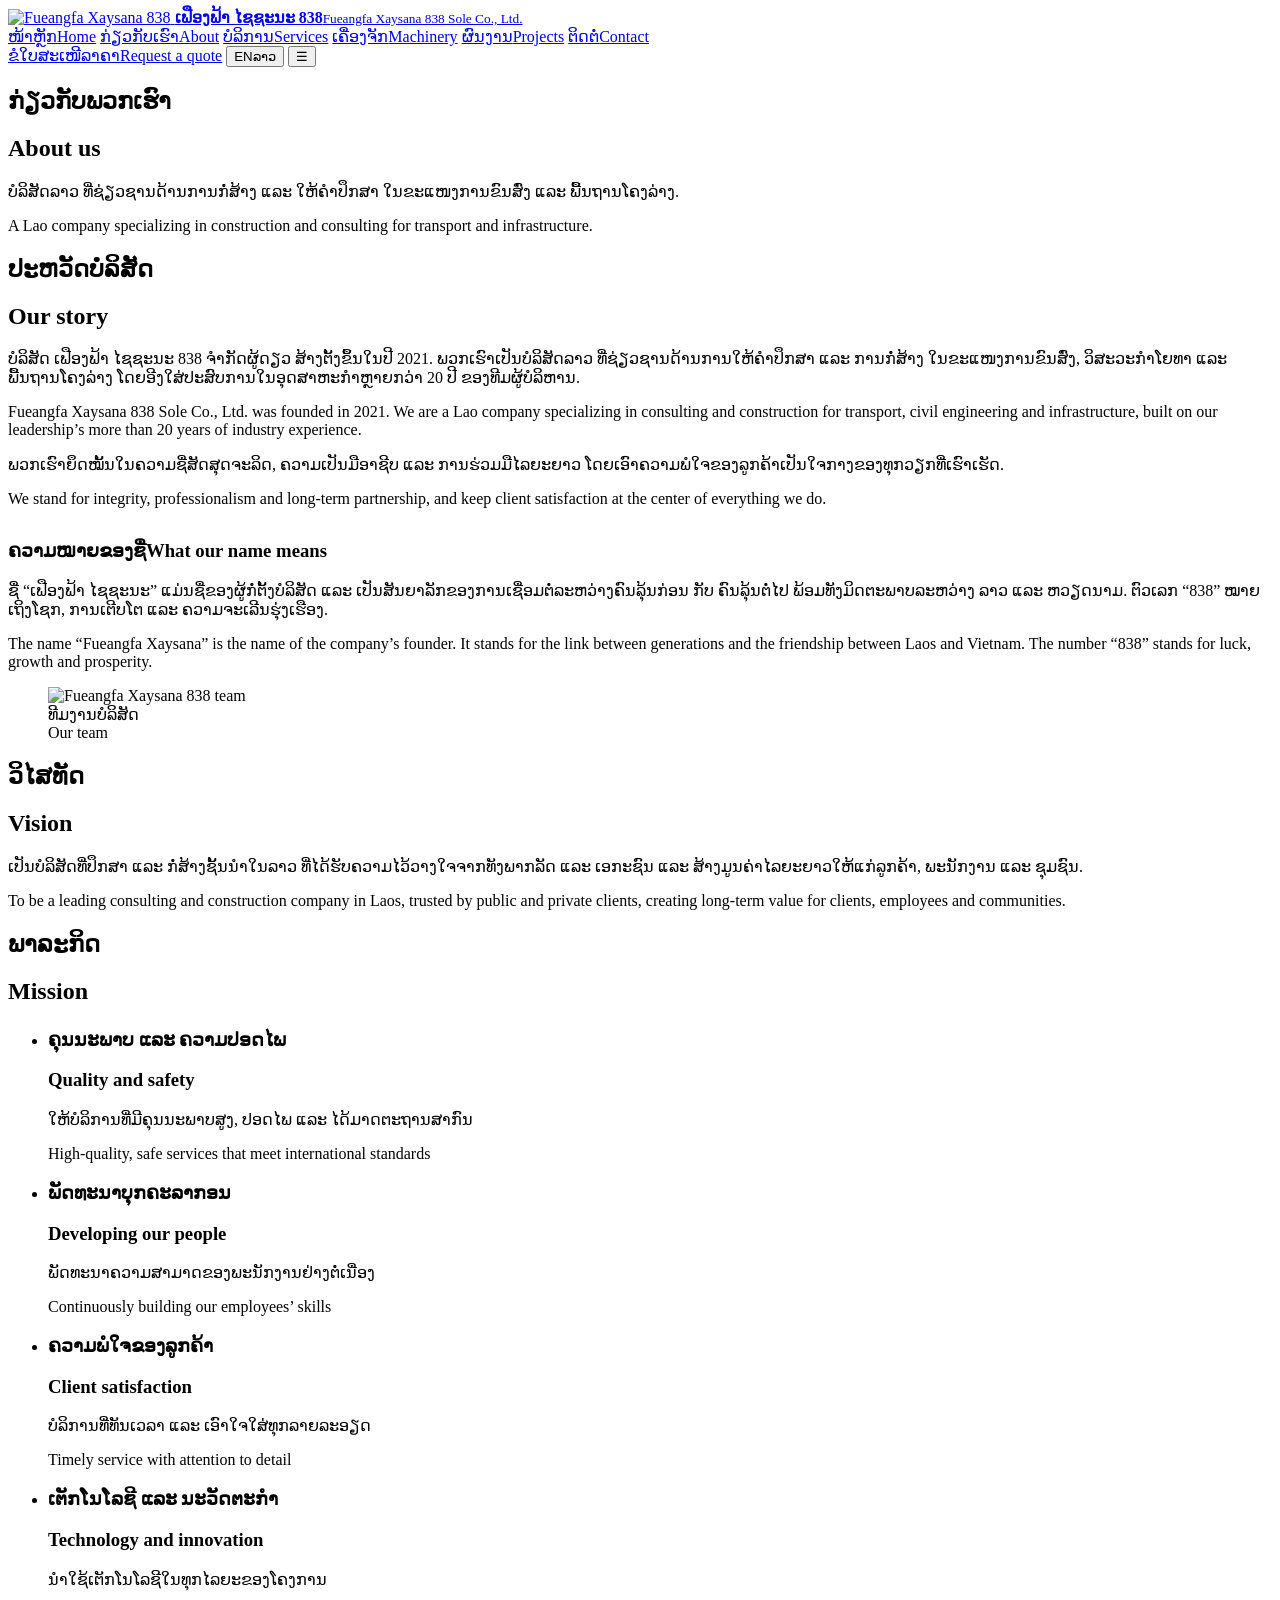
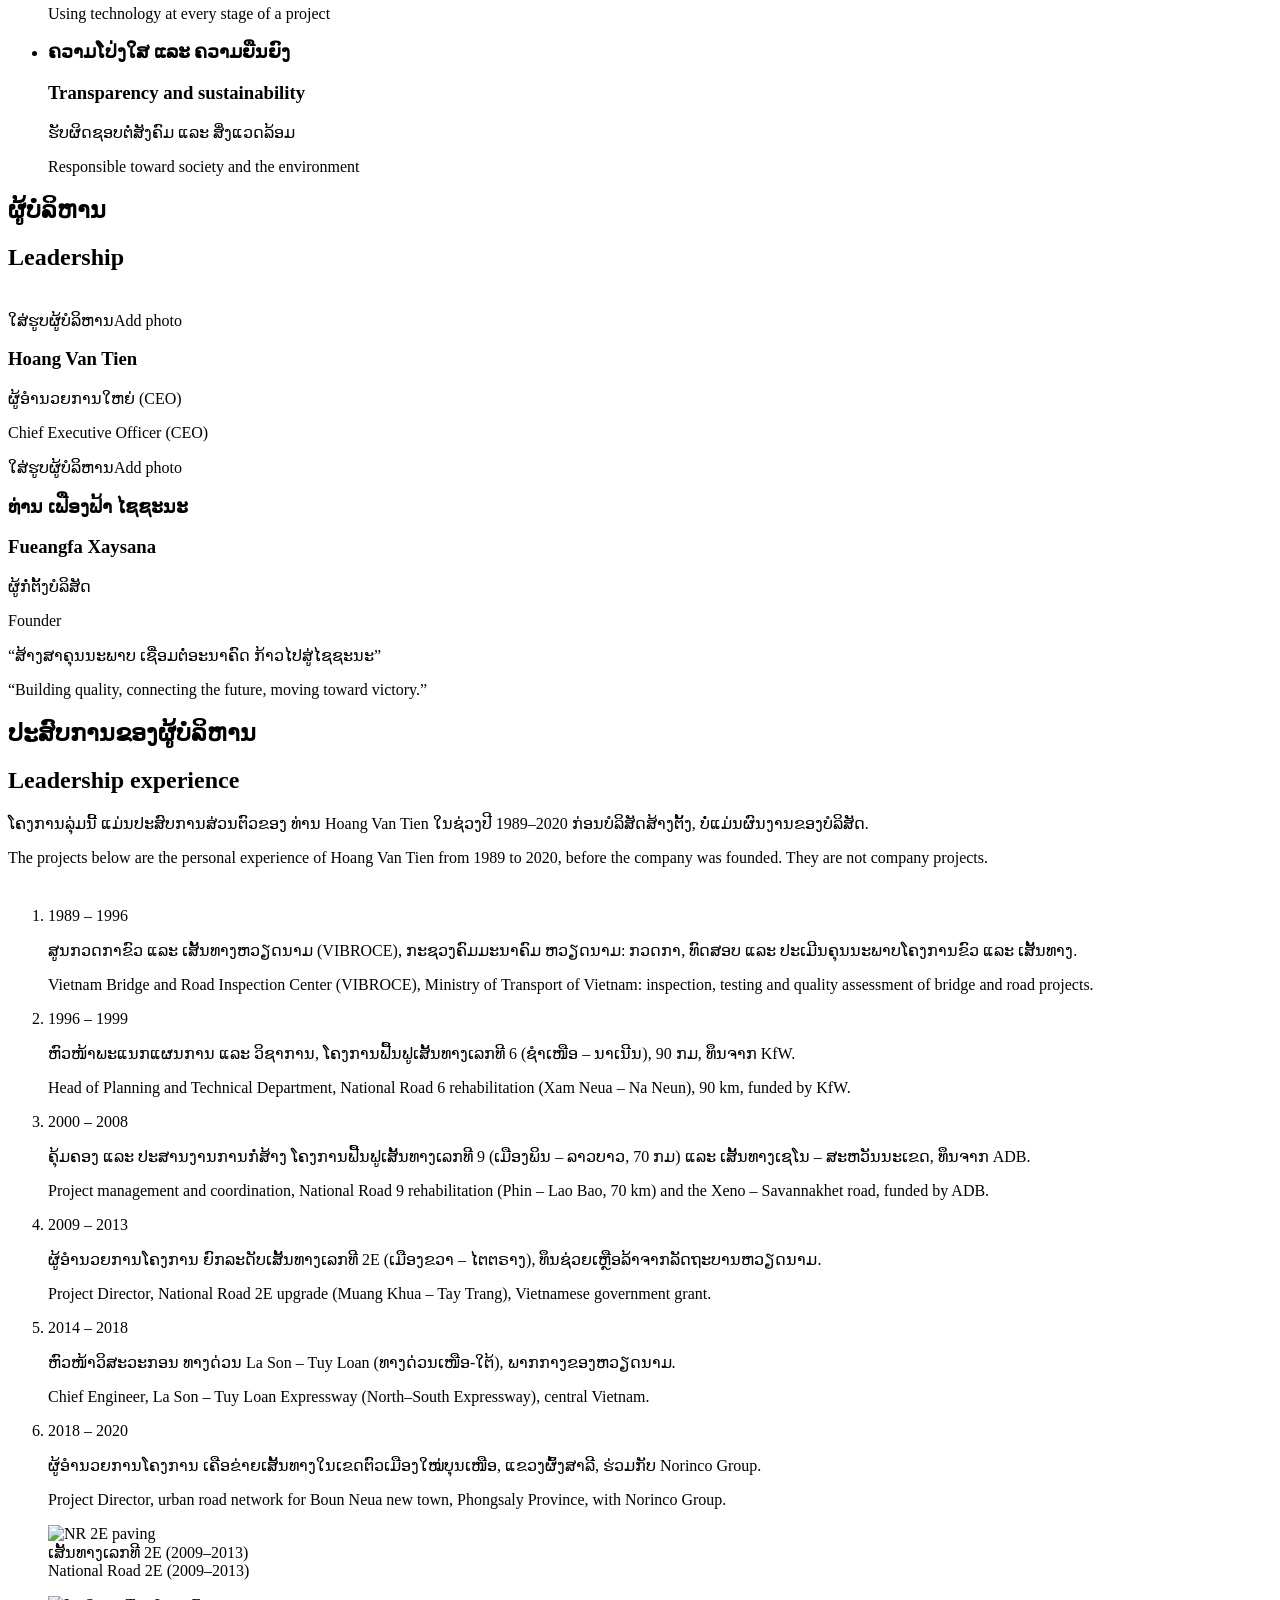
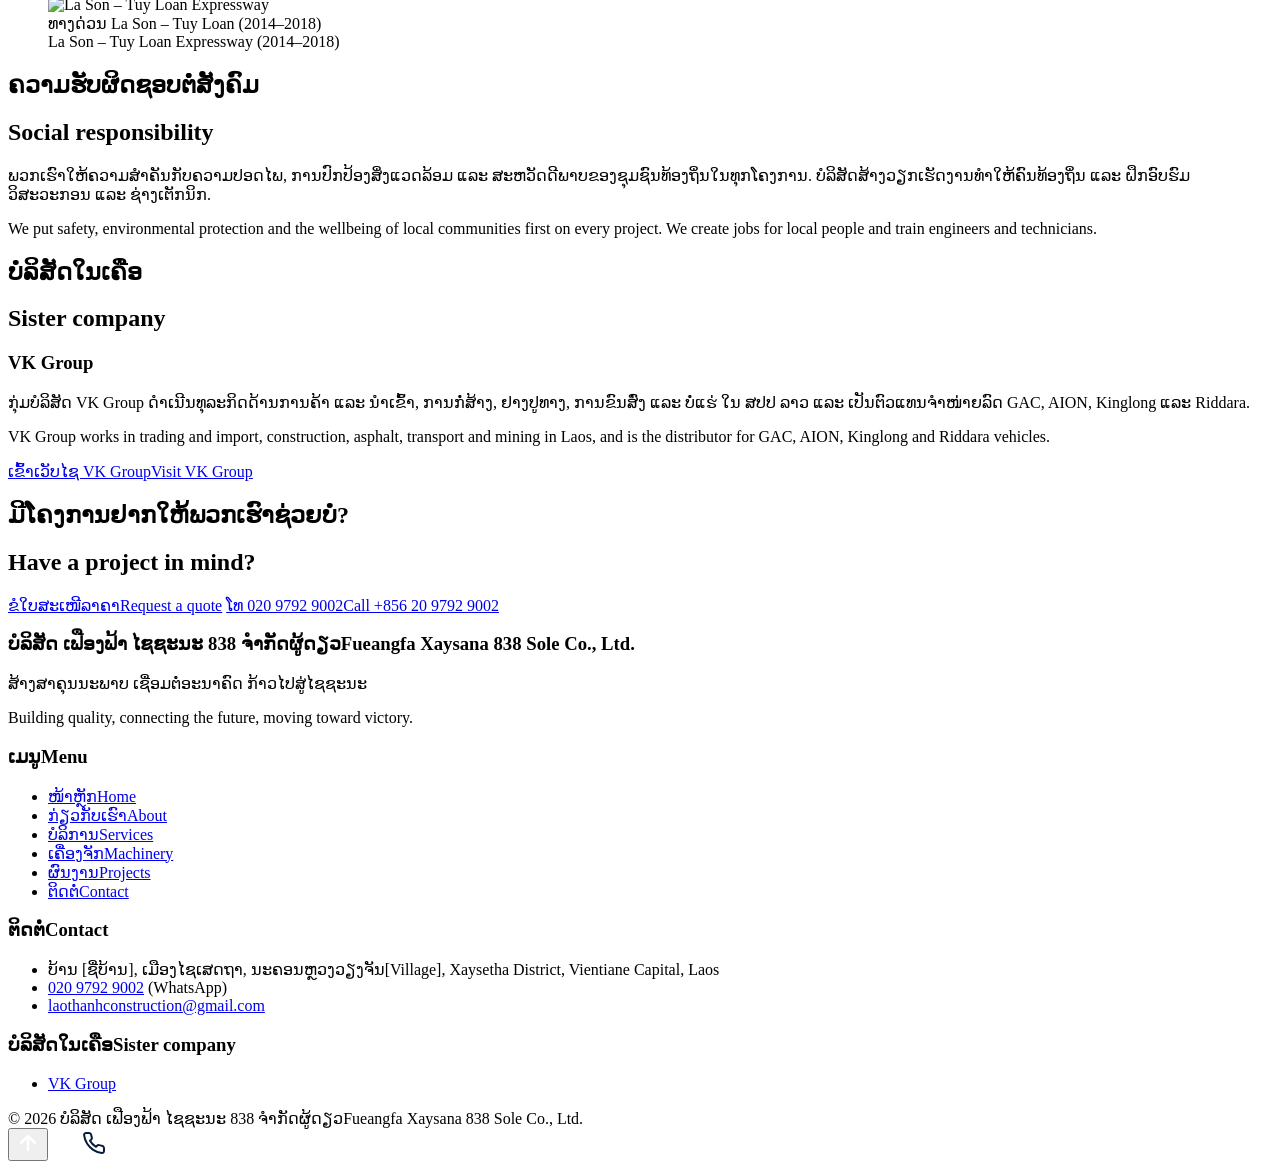
==== about.html @ f8d477e9 "Add files via upload" ====
<!DOCTYPE html>
<html lang="lo">
<head>
<meta charset="utf-8">
<meta name="viewport" content="width=device-width, initial-scale=1">
<title>ກ່ຽວກັບເຮົາ | Fueangfa Xaysana 838</title>
<meta name="description" content="About Fueangfa Xaysana 838 Sole Co., Ltd.">
<link rel="icon" href="images/logo.png">
<link rel="preconnect" href="https://fonts.googleapis.com">
<link rel="preconnect" href="https://fonts.gstatic.com" crossorigin>
<link rel="stylesheet" href="https://fonts.googleapis.com/css2?family=Noto+Sans+Lao:wght@400;500;700;800;900&amp;family=Overpass:wght@400;600;700;800;900&amp;display=swap">
<link rel="stylesheet" href="css/style.css">
<link rel="stylesheet" href="css/animations.css">
</head>
<body>
<!-- ===== หัวเว็บ (เหมือนกันทุกหน้า) ===== -->
<header class="site-header">
  <div class="wrap header-inner">
    <a class="brand" href="index.html">
      <img src="images/logo.png" alt="Fueangfa Xaysana 838" width="56" height="46">
      <span class="brand-name"><strong>ເຟືອງຟ້າ ໄຊຊະນະ 838</strong><small>Fueangfa Xaysana 838 Sole Co., Ltd.</small></span>
    </a>
    <nav class="main-nav" id="main-nav" aria-label="Main menu">
      <a href="index.html"><span class="lo">ໜ້າຫຼັກ</span><span class="en">Home</span></a>
      <a href="about.html" aria-current="page"><span class="lo">ກ່ຽວກັບເຮົາ</span><span class="en">About</span></a>
      <a href="services.html"><span class="lo">ບໍລິການ</span><span class="en">Services</span></a>
      <a href="machinery.html"><span class="lo">ເຄື່ອງຈັກ</span><span class="en">Machinery</span></a>
      <a href="projects.html"><span class="lo">ຜົນງານ</span><span class="en">Projects</span></a>
      <a href="contact.html"><span class="lo">ຕິດຕໍ່</span><span class="en">Contact</span></a>
    </nav>
    <div class="header-tools">
      <a class="btn btn-orange" href="contact.html#quote"><span class="lo">ຂໍໃບສະເໜີລາຄາ</span><span class="en">Request a quote</span></a>
      <button class="lang-btn" type="button" aria-label="ປ່ຽນພາສາ / Switch language"><span class="lo">EN</span><span class="en">ລາວ</span></button>
      <button class="menu-btn" type="button" aria-controls="main-nav" aria-expanded="false" aria-label="Menu">&#9776;</button>
    </div>
  </div>
</header>

<main>
<!-- ===== หัวข้อหน้า ===== -->
<section class="page-head">
  <div class="wrap">
    <h1 class="lo">ກ່ຽວກັບພວກເຮົາ</h1><h1 class="en">About us</h1>
    <p class="lo lead">ບໍລິສັດລາວ ທີ່ຊ່ຽວຊານດ້ານການກໍ່ສ້າງ ແລະ ໃຫ້ຄຳປຶກສາ ໃນຂະແໜງການຂົນສົ່ງ ແລະ ພື້ນຖານໂຄງລ່າງ.</p><p class="en lead">A Lao company specializing in construction and consulting for transport and infrastructure.</p>
  </div>
</section>
<div class="road" aria-hidden="true"></div>

<!-- ===== ประวัติบริษัท ===== -->
<section class="section">
  <div class="wrap two-col">
    <div>
      <h2 class="lo">ປະຫວັດບໍລິສັດ</h2><h2 class="en">Our story</h2>
      <p class="lo lead">ບໍລິສັດ ເຟືອງຟ້າ ໄຊຊະນະ 838 ຈຳກັດຜູ້ດຽວ ສ້າງຕັ້ງຂຶ້ນໃນປີ 2021. ພວກເຮົາເປັນບໍລິສັດລາວ ທີ່ຊ່ຽວຊານດ້ານການໃຫ້ຄຳປຶກສາ ແລະ ການກໍ່ສ້າງ ໃນຂະແໜງການຂົນສົ່ງ, ວິສະວະກຳໂຍທາ ແລະ ພື້ນຖານໂຄງລ່າງ ໂດຍອີງໃສ່ປະສົບການໃນອຸດສາຫະກຳຫຼາຍກວ່າ 20 ປີ ຂອງທີມຜູ້ບໍລິຫານ.</p><p class="en lead">Fueangfa Xaysana 838 Sole Co., Ltd. was founded in 2021. We are a Lao company specializing in consulting and construction for transport, civil engineering and infrastructure, built on our leadership’s more than 20 years of industry experience.</p>
      <p class="lo lead">ພວກເຮົາຍຶດໝັ້ນໃນຄວາມຊື່ສັດສຸດຈະລິດ, ຄວາມເປັນມືອາຊີບ ແລະ ການຮ່ວມມືໄລຍະຍາວ ໂດຍເອົາຄວາມພໍໃຈຂອງລູກຄ້າເປັນໃຈກາງຂອງທຸກວຽກທີ່ເຮົາເຮັດ.</p><p class="en lead">We stand for integrity, professionalism and long-term partnership, and keep client satisfaction at the center of everything we do.</p>
      <h3 style="margin-top: 32px"><span class="lo">ຄວາມໝາຍຂອງຊື່</span><span class="en">What our name means</span></h3>
      <p class="lo lead">ຊື່ “ເຟືອງຟ້າ ໄຊຊະນະ” ແມ່ນຊື່ຂອງຜູ້ກໍ່ຕັ້ງບໍລິສັດ ແລະ ເປັນສັນຍາລັກຂອງການເຊື່ອມຕໍ່ລະຫວ່າງຄົນລຸ້ນກ່ອນ ກັບ ຄົນລຸ້ນຕໍ່ໄປ ພ້ອມທັງມິດຕະພາບລະຫວ່າງ ລາວ ແລະ ຫວຽດນາມ. ຕົວເລກ “838” ໝາຍເຖິງໂຊກ, ການເຕີບໂຕ ແລະ ຄວາມຈະເລີນຮຸ່ງເຮືອງ.</p><p class="en lead">The name “Fueangfa Xaysana” is the name of the company’s founder. It stands for the link between generations and the friendship between Laos and Vietnam. The number “838” stands for luck, growth and prosperity.</p>
    </div>
    <figure class="figure">
      <img class="photo" src="images/team.jpg" alt="Fueangfa Xaysana 838 team" loading="lazy">
      <figcaption class="lo">ທີມງານບໍລິສັດ</figcaption><figcaption class="en">Our team</figcaption>
    </figure>
  </div>
</section>

<!-- ===== วิสัยทัศน์และพันธกิจ ===== -->
<section class="section grey">
  <div class="wrap two-col">
    <div>
      <h2 class="lo">ວິໄສທັດ</h2><h2 class="en">Vision</h2>
      <p class="lo vision">ເປັນບໍລິສັດທີ່ປຶກສາ ແລະ ກໍ່ສ້າງຊັ້ນນຳໃນລາວ ທີ່ໄດ້ຮັບຄວາມໄວ້ວາງໃຈຈາກທັງພາກລັດ ແລະ ເອກະຊົນ ແລະ ສ້າງມູນຄ່າໄລຍະຍາວໃຫ້ແກ່ລູກຄ້າ, ພະນັກງານ ແລະ ຊຸມຊົນ.</p><p class="en vision">To be a leading consulting and construction company in Laos, trusted by public and private clients, creating long-term value for clients, employees and communities.</p>
    </div>
    <div>
      <h2 class="lo">ພາລະກິດ</h2><h2 class="en">Mission</h2>
      <ul class="ticks" style="margin-top: 24px">
        <li><div><h3 class="lo">ຄຸນນະພາບ ແລະ ຄວາມປອດໄພ</h3><h3 class="en">Quality and safety</h3><p class="lo">ໃຫ້ບໍລິການທີ່ມີຄຸນນະພາບສູງ, ປອດໄພ ແລະ ໄດ້ມາດຕະຖານສາກົນ</p><p class="en">High-quality, safe services that meet international standards</p></div></li>
        <li><div><h3 class="lo">ພັດທະນາບຸກຄະລາກອນ</h3><h3 class="en">Developing our people</h3><p class="lo">ພັດທະນາຄວາມສາມາດຂອງພະນັກງານຢ່າງຕໍ່ເນື່ອງ</p><p class="en">Continuously building our employees’ skills</p></div></li>
        <li><div><h3 class="lo">ຄວາມພໍໃຈຂອງລູກຄ້າ</h3><h3 class="en">Client satisfaction</h3><p class="lo">ບໍລິການທີ່ທັນເວລາ ແລະ ເອົາໃຈໃສ່ທຸກລາຍລະອຽດ</p><p class="en">Timely service with attention to detail</p></div></li>
        <li><div><h3 class="lo">ເຕັກໂນໂລຊີ ແລະ ນະວັດຕະກຳ</h3><h3 class="en">Technology and innovation</h3><p class="lo">ນຳໃຊ້ເຕັກໂນໂລຊີໃນທຸກໄລຍະຂອງໂຄງການ</p><p class="en">Using technology at every stage of a project</p></div></li>
        <li><div><h3 class="lo">ຄວາມໂປ່ງໃສ ແລະ ຄວາມຍືນຍົງ</h3><h3 class="en">Transparency and sustainability</h3><p class="lo">ຮັບຜິດຊອບຕໍ່ສັງຄົມ ແລະ ສິ່ງແວດລ້ອມ</p><p class="en">Responsible toward society and the environment</p></div></li>
      </ul>
    </div>
  </div>
</section>

<!-- ===== ผู้บริหาร ===== -->
<section class="section">
  <div class="wrap">
    <h2 class="lo">ຜູ້ບໍລິຫານ</h2><h2 class="en">Leadership</h2>
    <div class="grid" style="margin-top: 40px; max-width: 760px">
      <article class="card person">
        <div class="placeholder"><span class="lo">ໃສ່ຮູບຜູ້ບໍລິຫານ</span><span class="en">Add photo</span></div>
        <div class="card-body">
          <h3>Hoang Van Tien</h3>
          <p class="lo">ຜູ້ອຳນວຍການໃຫຍ່ (CEO)</p><p class="en">Chief Executive Officer (CEO)</p>
        </div>
      </article>
      <article class="card person">
        <div class="placeholder"><span class="lo">ໃສ່ຮູບຜູ້ບໍລິຫານ</span><span class="en">Add photo</span></div>
        <div class="card-body">
          <h3 class="lo">ທ່ານ ເຟືອງຟ້າ ໄຊຊະນະ</h3><h3 class="en">Fueangfa Xaysana</h3>
          <p class="lo">ຜູ້ກໍ່ຕັ້ງບໍລິສັດ</p><p class="en">Founder</p>
          <p class="lo quote-text">“ສ້າງສາຄຸນນະພາບ ເຊື່ອມຕໍ່ອະນາຄົດ ກ້າວໄປສູ່ໄຊຊະນະ”</p><p class="en quote-text">“Building quality, connecting the future, moving toward victory.”</p>
        </div>
      </article>
    </div>
  </div>
</section>

<!-- ===== ประสบการณ์ผู้บริหาร (ก่อนตั้งบริษัท) ===== -->
<section class="section grey" id="experience">
  <div class="wrap">
    <h2 class="lo">ປະສົບການຂອງຜູ້ບໍລິຫານ</h2><h2 class="en">Leadership experience</h2>
    <p class="lo lead">ໂຄງການລຸ່ມນີ້ ແມ່ນປະສົບການສ່ວນຕົວຂອງ ທ່ານ Hoang Van Tien ໃນຊ່ວງປີ 1989–2020 ກ່ອນບໍລິສັດສ້າງຕັ້ງ, ບໍ່ແມ່ນຜົນງານຂອງບໍລິສັດ.</p><p class="en lead">The projects below are the personal experience of Hoang Van Tien from 1989 to 2020, before the company was founded. They are not company projects.</p>
    <div class="two-col" style="margin-top: 40px">
      <ol class="timeline">
        <li><span class="year">1989 – 1996</span><p class="lo">ສູນກວດກາຂົວ ແລະ ເສັ້ນທາງຫວຽດນາມ (VIBROCE), ກະຊວງຄົມມະນາຄົມ ຫວຽດນາມ: ກວດກາ, ທົດສອບ ແລະ ປະເມີນຄຸນນະພາບໂຄງການຂົວ ແລະ ເສັ້ນທາງ.</p><p class="en">Vietnam Bridge and Road Inspection Center (VIBROCE), Ministry of Transport of Vietnam: inspection, testing and quality assessment of bridge and road projects.</p></li>
        <li><span class="year">1996 – 1999</span><p class="lo">ຫົວໜ້າພະແນກແຜນການ ແລະ ວິຊາການ, ໂຄງການຟື້ນຟູເສັ້ນທາງເລກທີ 6 (ຊຳເໜືອ – ນາເນີນ), 90 ກມ, ທຶນຈາກ KfW.</p><p class="en">Head of Planning and Technical Department, National Road 6 rehabilitation (Xam Neua – Na Neun), 90 km, funded by KfW.</p></li>
        <li><span class="year">2000 – 2008</span><p class="lo">ຄຸ້ມຄອງ ແລະ ປະສານງານການກໍ່ສ້າງ ໂຄງການຟື້ນຟູເສັ້ນທາງເລກທີ 9 (ເມືອງພິນ – ລາວບາວ, 70 ກມ) ແລະ ເສັ້ນທາງເຊໂນ – ສະຫວັນນະເຂດ, ທຶນຈາກ ADB.</p><p class="en">Project management and coordination, National Road 9 rehabilitation (Phin – Lao Bao, 70 km) and the Xeno – Savannakhet road, funded by ADB.</p></li>
        <li><span class="year">2009 – 2013</span><p class="lo">ຜູ້ອຳນວຍການໂຄງການ ຍົກລະດັບເສັ້ນທາງເລກທີ 2E (ເມືອງຂວາ – ໄຕຕຣາງ), ທຶນຊ່ວຍເຫຼືອລ້າຈາກລັດຖະບານຫວຽດນາມ.</p><p class="en">Project Director, National Road 2E upgrade (Muang Khua – Tay Trang), Vietnamese government grant.</p></li>
        <li><span class="year">2014 – 2018</span><p class="lo">ຫົວໜ້າວິສະວະກອນ ທາງດ່ວນ La Son – Tuy Loan (ທາງດ່ວນເໜືອ-ໃຕ້), ພາກກາງຂອງຫວຽດນາມ.</p><p class="en">Chief Engineer, La Son – Tuy Loan Expressway (North–South Expressway), central Vietnam.</p></li>
        <li><span class="year">2018 – 2020</span><p class="lo">ຜູ້ອຳນວຍການໂຄງການ ເຄືອຂ່າຍເສັ້ນທາງໃນເຂດຕົວເມືອງໃໝ່ບຸນເໜືອ, ແຂວງຜົ້ງສາລີ, ຮ່ວມກັບ Norinco Group.</p><p class="en">Project Director, urban road network for Boun Neua new town, Phongsaly Province, with Norinco Group.</p></li>
      </ol>
      <div class="stack">
        <figure class="figure"><img class="photo" src="images/exp-nr2e.jpg" alt="NR 2E paving" loading="lazy"><figcaption class="lo">ເສັ້ນທາງເລກທີ 2E (2009–2013)</figcaption><figcaption class="en">National Road 2E (2009–2013)</figcaption></figure>
        <figure class="figure"><img class="photo" src="images/exp-lason.jpg" alt="La Son – Tuy Loan Expressway" loading="lazy"><figcaption class="lo">ທາງດ່ວນ La Son – Tuy Loan (2014–2018)</figcaption><figcaption class="en">La Son – Tuy Loan Expressway (2014–2018)</figcaption></figure>
      </div>
    </div>
  </div>
</section>

<!-- ===== ความรับผิดชอบต่อสังคม + บริษัทในเครือ ===== -->
<section class="section">
  <div class="wrap two-col">
    <div>
      <h2 class="lo">ຄວາມຮັບຜິດຊອບຕໍ່ສັງຄົມ</h2><h2 class="en">Social responsibility</h2>
      <p class="lo lead">ພວກເຮົາໃຫ້ຄວາມສຳຄັນກັບຄວາມປອດໄພ, ການປົກປ້ອງສິ່ງແວດລ້ອມ ແລະ ສະຫວັດດີພາບຂອງຊຸມຊົນທ້ອງຖິ່ນໃນທຸກໂຄງການ. ບໍລິສັດສ້າງວຽກເຮັດງານທຳໃຫ້ຄົນທ້ອງຖິ່ນ ແລະ ຝຶກອົບຮົມວິສະວະກອນ ແລະ ຊ່າງເຕັກນິກ.</p><p class="en lead">We put safety, environmental protection and the wellbeing of local communities first on every project. We create jobs for local people and train engineers and technicians.</p>
    </div>
    <div>
      <h2 class="lo">ບໍລິສັດໃນເຄືອ</h2><h2 class="en">Sister company</h2>
      <h3 style="margin-top: 16px">VK Group</h3>
      <p class="lo lead">ກຸ່ມບໍລິສັດ VK Group ດຳເນີນທຸລະກິດດ້ານການຄ້າ ແລະ ນຳເຂົ້າ, ການກໍ່ສ້າງ, ຢາງປູທາງ, ການຂົນສົ່ງ ແລະ ບໍ່ແຮ່ ໃນ ສປປ ລາວ ແລະ ເປັນຕົວແທນຈຳໜ່າຍລົດ GAC, AION, Kinglong ແລະ Riddara.</p><p class="en lead">VK Group works in trading and import, construction, asphalt, transport and mining in Laos, and is the distributor for GAC, AION, Kinglong and Riddara vehicles.</p>
      <a class="btn btn-navy" style="margin-top: 24px" href="https://www.vkgrouplao.com" target="_blank" rel="noopener"><span class="lo">ເຂົ້າເວັບໄຊ VK Group</span><span class="en">Visit VK Group</span></a>
    </div>
  </div>
</section>

<!-- ===== แถบชวนติดต่อ ===== -->
<section class="cta">
  <div class="wrap">
    <h2 class="lo">ມີໂຄງການຢາກໃຫ້ພວກເຮົາຊ່ວຍບໍ?</h2><h2 class="en">Have a project in mind?</h2>
    <div class="btn-row">
      <a class="btn btn-navy" href="contact.html#quote"><span class="lo">ຂໍໃບສະເໜີລາຄາ</span><span class="en">Request a quote</span></a>
      <a class="btn btn-navy" href="tel:+8562097929002"><span class="lo">ໂທ 020 9792 9002</span><span class="en">Call +856 20 9792 9002</span></a>
    </div>
  </div>
</section>

</main>

<!-- ===== ท้ายเว็บ (เหมือนกันทุกหน้า) ===== -->
<footer class="site-footer">
  <div class="wrap footer-grid">
    <div>
      <h3><span class="lo">ບໍລິສັດ ເຟືອງຟ້າ ໄຊຊະນະ 838 ຈຳກັດຜູ້ດຽວ</span><span class="en">Fueangfa Xaysana 838 Sole Co., Ltd.</span></h3>
      <p class="lo">ສ້າງສາຄຸນນະພາບ ເຊື່ອມຕໍ່ອະນາຄົດ ກ້າວໄປສູ່ໄຊຊະນະ</p><p class="en">Building quality, connecting the future, moving toward victory.</p>
    </div>
    <div>
      <h3><span class="lo">ເມນູ</span><span class="en">Menu</span></h3>
      <ul>
        <li><a href="index.html"><span class="lo">ໜ້າຫຼັກ</span><span class="en">Home</span></a></li>
        <li><a href="about.html"><span class="lo">ກ່ຽວກັບເຮົາ</span><span class="en">About</span></a></li>
        <li><a href="services.html"><span class="lo">ບໍລິການ</span><span class="en">Services</span></a></li>
        <li><a href="machinery.html"><span class="lo">ເຄື່ອງຈັກ</span><span class="en">Machinery</span></a></li>
        <li><a href="projects.html"><span class="lo">ຜົນງານ</span><span class="en">Projects</span></a></li>
        <li><a href="contact.html"><span class="lo">ຕິດຕໍ່</span><span class="en">Contact</span></a></li>
      </ul>
    </div>
    <div>
      <h3><span class="lo">ຕິດຕໍ່</span><span class="en">Contact</span></h3>
      <ul>
        <li><span class="lo">ບ້ານ [ຊື່ບ້ານ], ເມືອງໄຊເສດຖາ, ນະຄອນຫຼວງວຽງຈັນ</span><span class="en">[Village], Xaysetha District, Vientiane Capital, Laos</span></li>
        <li><a href="tel:+8562097929002">020 9792 9002</a> (WhatsApp)</li>
        <li><a href="mailto:laothanhconstruction@gmail.com">laothanhconstruction@gmail.com</a></li>
      </ul>
    </div>
    <div>
      <h3><span class="lo">ບໍລິສັດໃນເຄືອ</span><span class="en">Sister company</span></h3>
      <ul>
        <li><a href="https://www.vkgrouplao.com" target="_blank" rel="noopener">VK Group</a></li>
      </ul>
    </div>
  </div>
  <div class="wrap footer-bottom">&copy; 2026 <span class="lo">ບໍລິສັດ ເຟືອງຟ້າ ໄຊຊະນະ 838 ຈຳກັດຜູ້ດຽວ</span><span class="en">Fueangfa Xaysana 838 Sole Co., Ltd.</span></div>
</footer>

<!-- ===== ปุ่มลอย: กลับขึ้นบน / WhatsApp / โทร (เหมือนกันทุกหน้า) ===== -->
<div class="float-contact">
  <button class="to-top" type="button" aria-label="ກັບຂຶ້ນເທິງ / Back to top"><svg viewBox="0 0 24 24" width="24" height="24" fill="none" stroke="#FFFFFF" stroke-width="2.5" stroke-linecap="round" stroke-linejoin="round" aria-hidden="true"><path d="M12 19V5M5 12l7-7 7 7"/></svg></button>
  <a class="fc-wa" href="https://wa.me/8562097929002" target="_blank" rel="noopener" aria-label="WhatsApp"><svg viewBox="0 0 24 24" width="26" height="26" fill="none" stroke="#FFFFFF" stroke-width="2" stroke-linecap="round" stroke-linejoin="round" aria-hidden="true"><path d="M21 11.5a8.4 8.4 0 0 1-12.6 7.3L3 21l2.2-5.4A8.4 8.4 0 1 1 21 11.5z"/></svg></a>
  <a class="fc-phone" href="tel:+8562097929002" aria-label="ໂທ / Call 020 9792 9002"><svg viewBox="0 0 24 24" width="24" height="24" fill="none" stroke="#071C3A" stroke-width="2" stroke-linecap="round" stroke-linejoin="round" aria-hidden="true"><path d="M22 16.9v3a2 2 0 0 1-2.2 2 19.8 19.8 0 0 1-8.6-3.1 19.5 19.5 0 0 1-6-6A19.8 19.8 0 0 1 2.1 4.2 2 2 0 0 1 4.1 2h3a2 2 0 0 1 2 1.7c.1.9.4 1.8.7 2.7a2 2 0 0 1-.5 2.1L8 9.8a16 16 0 0 0 6 6l1.3-1.3a2 2 0 0 1 2.1-.4c.9.3 1.8.6 2.7.7a2 2 0 0 1 1.7 2z"/></svg></a>
</div>

<script src="js/main.js"></script>
<script src="js/animations.js"></script>
</body>
</html>
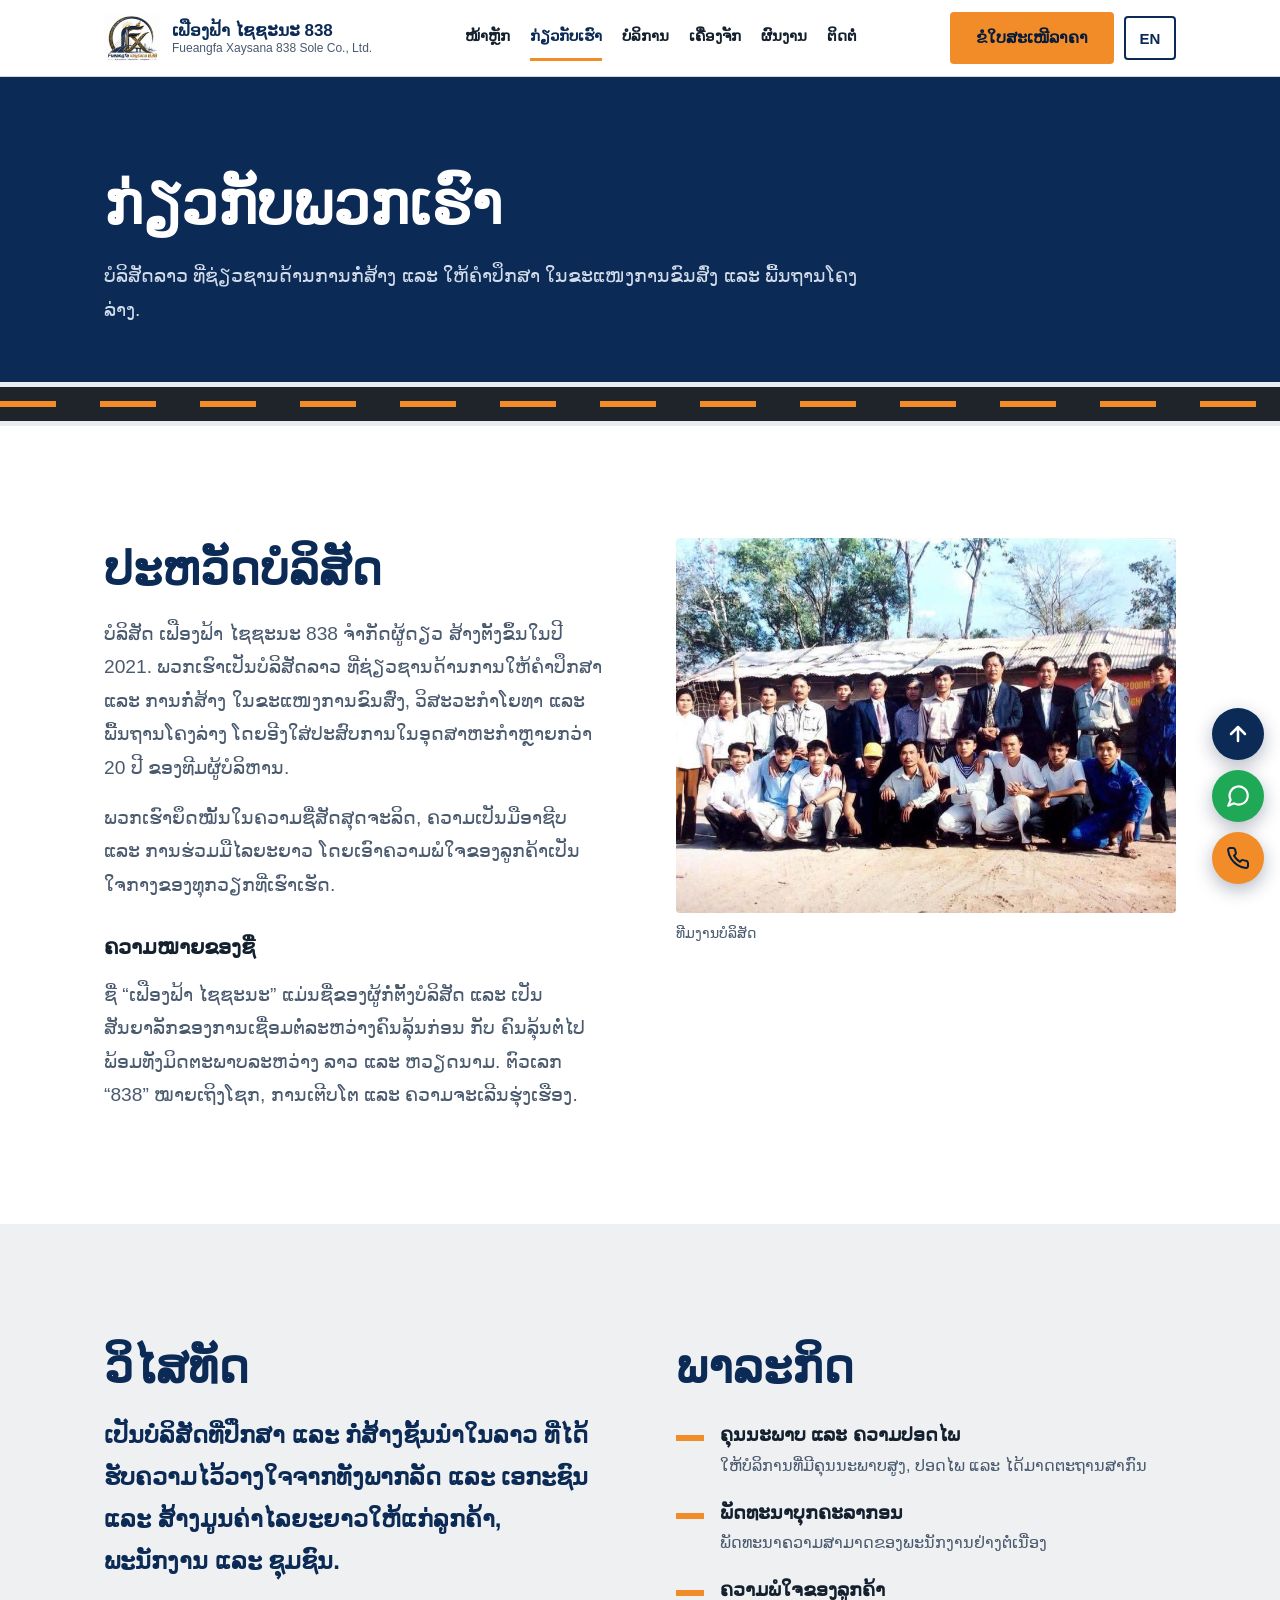
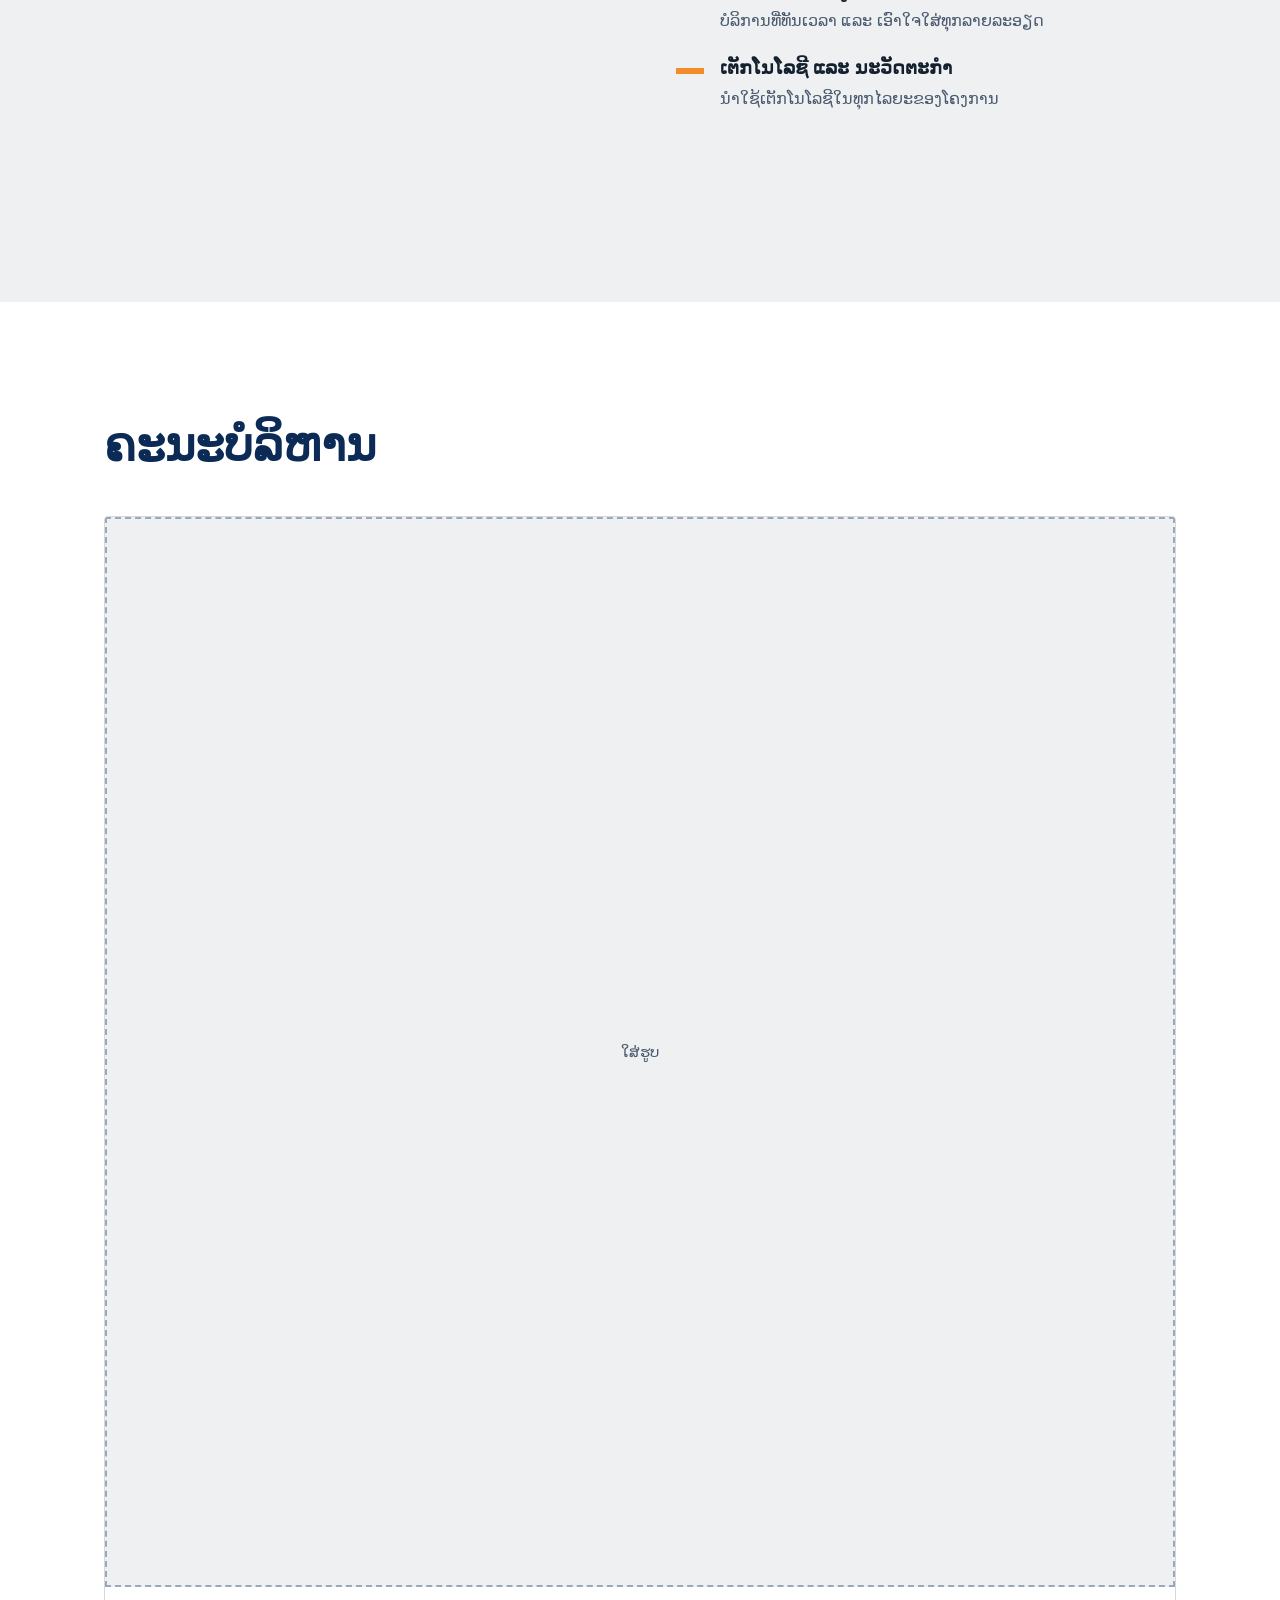
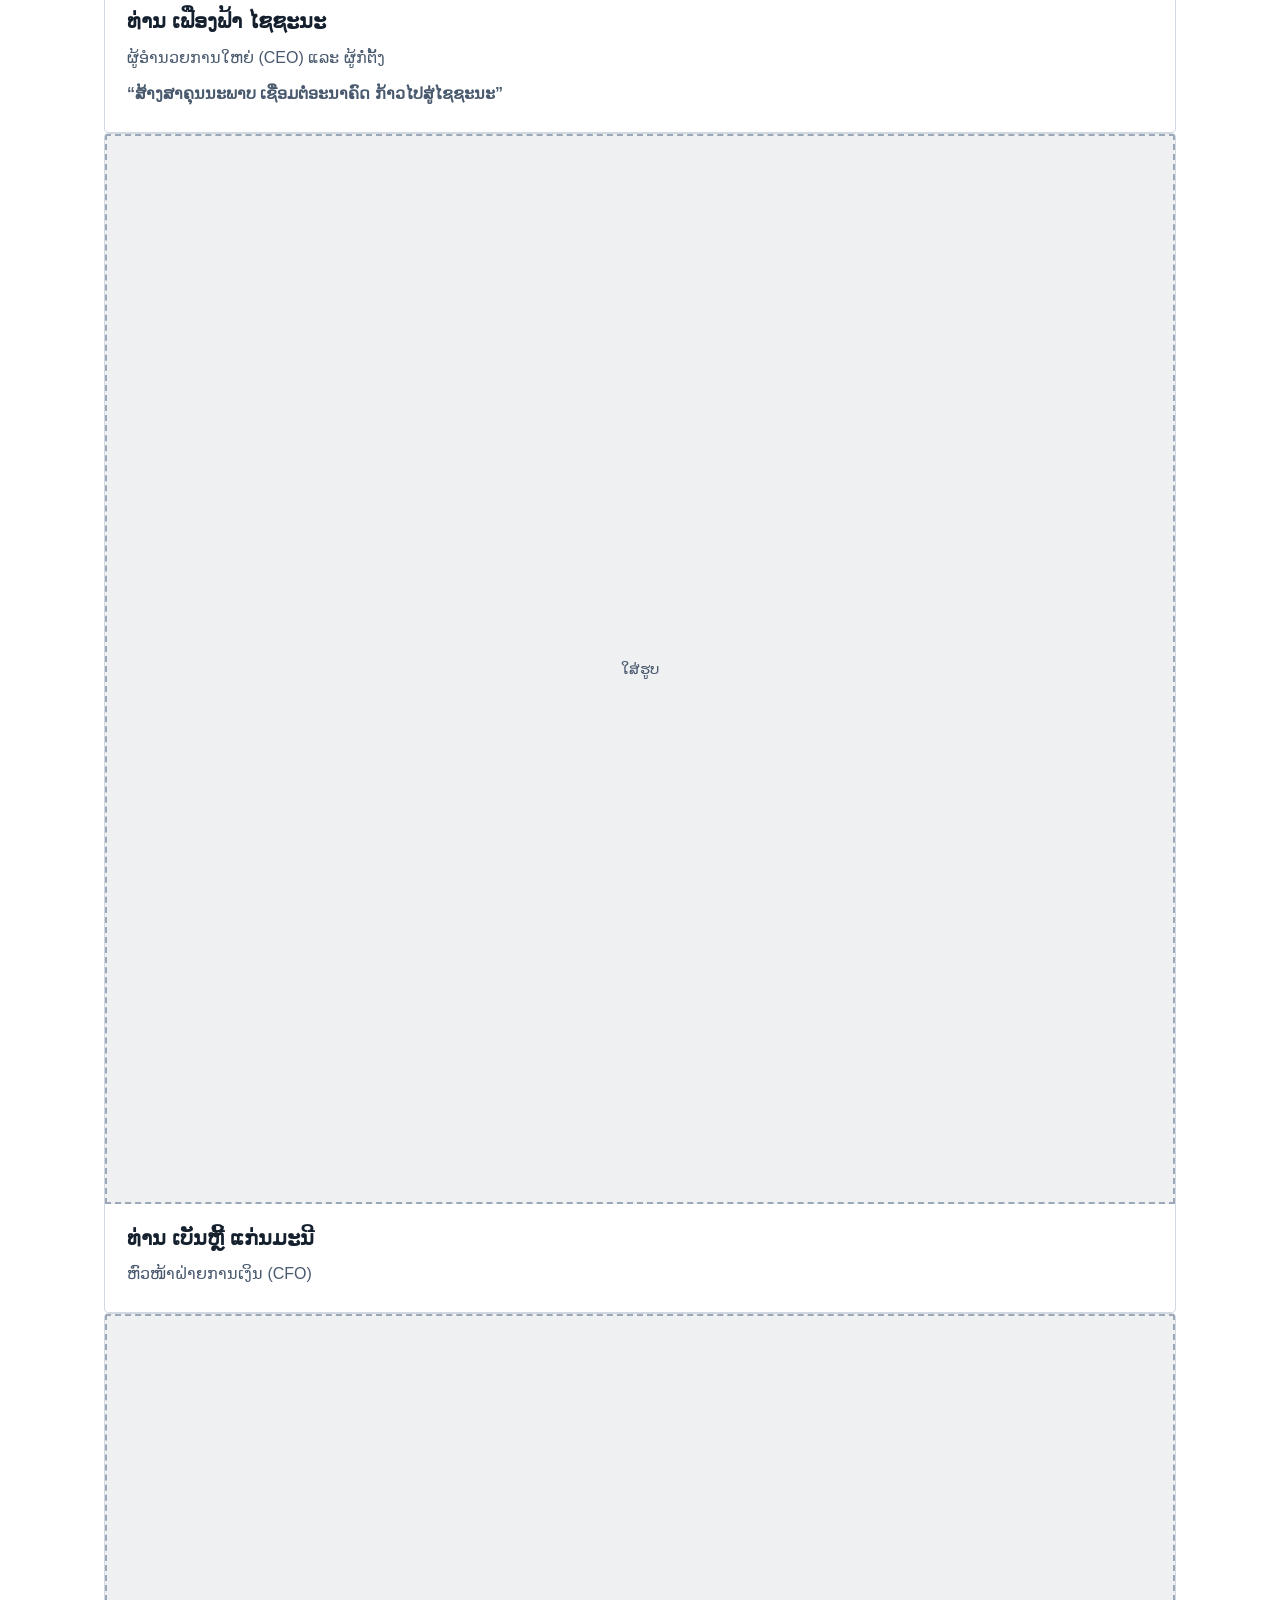
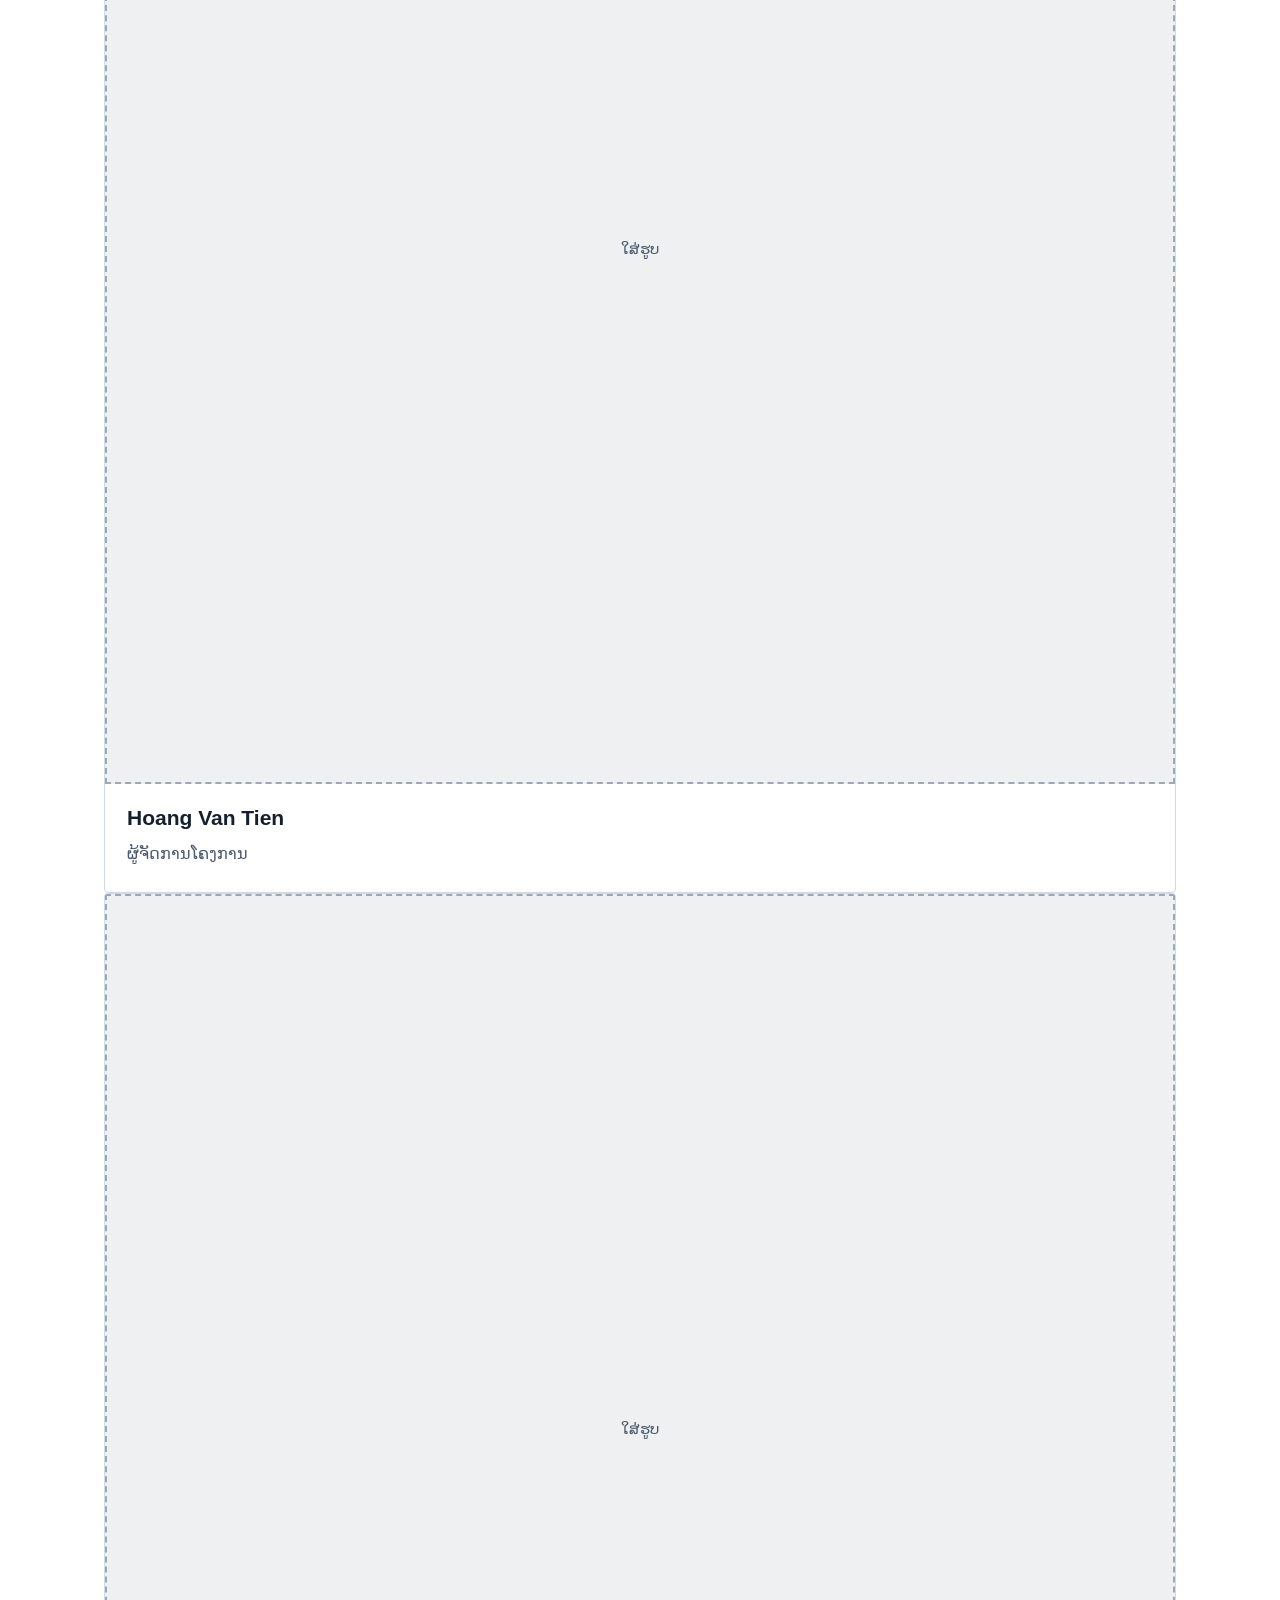
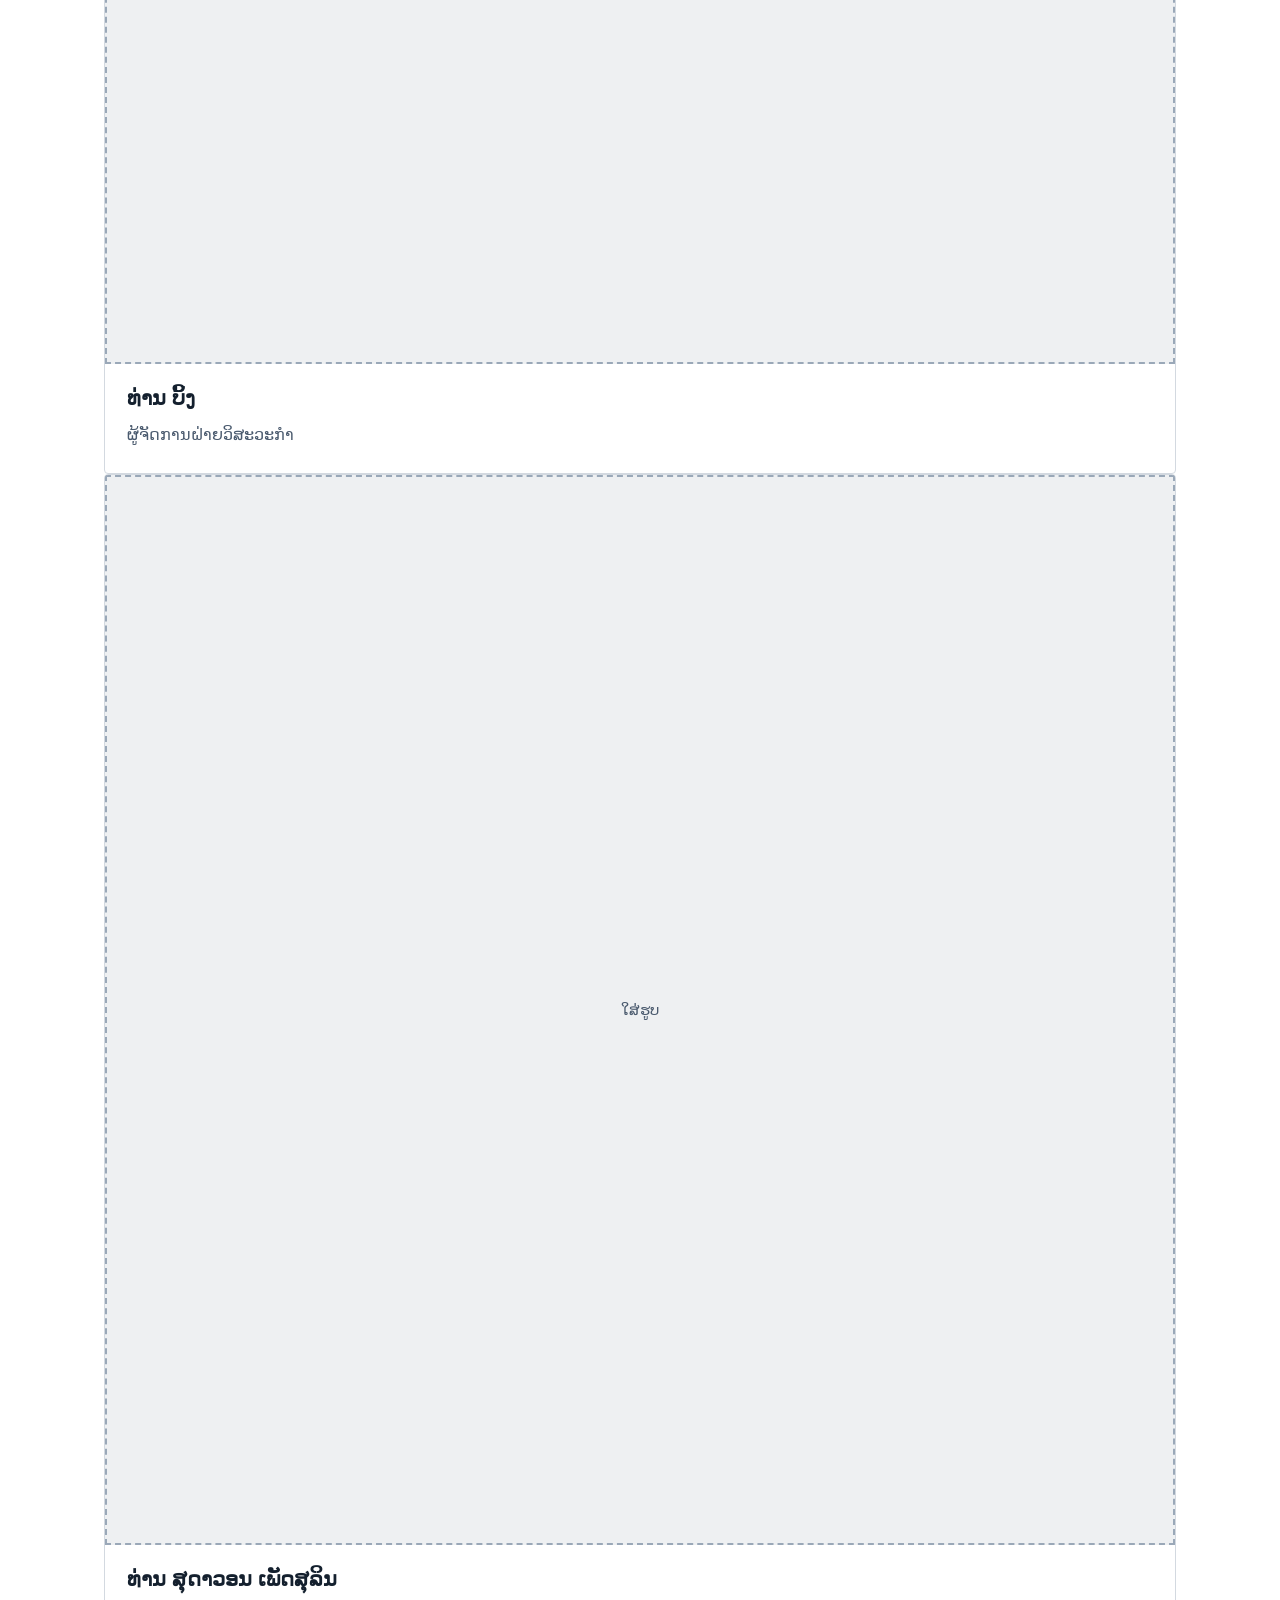
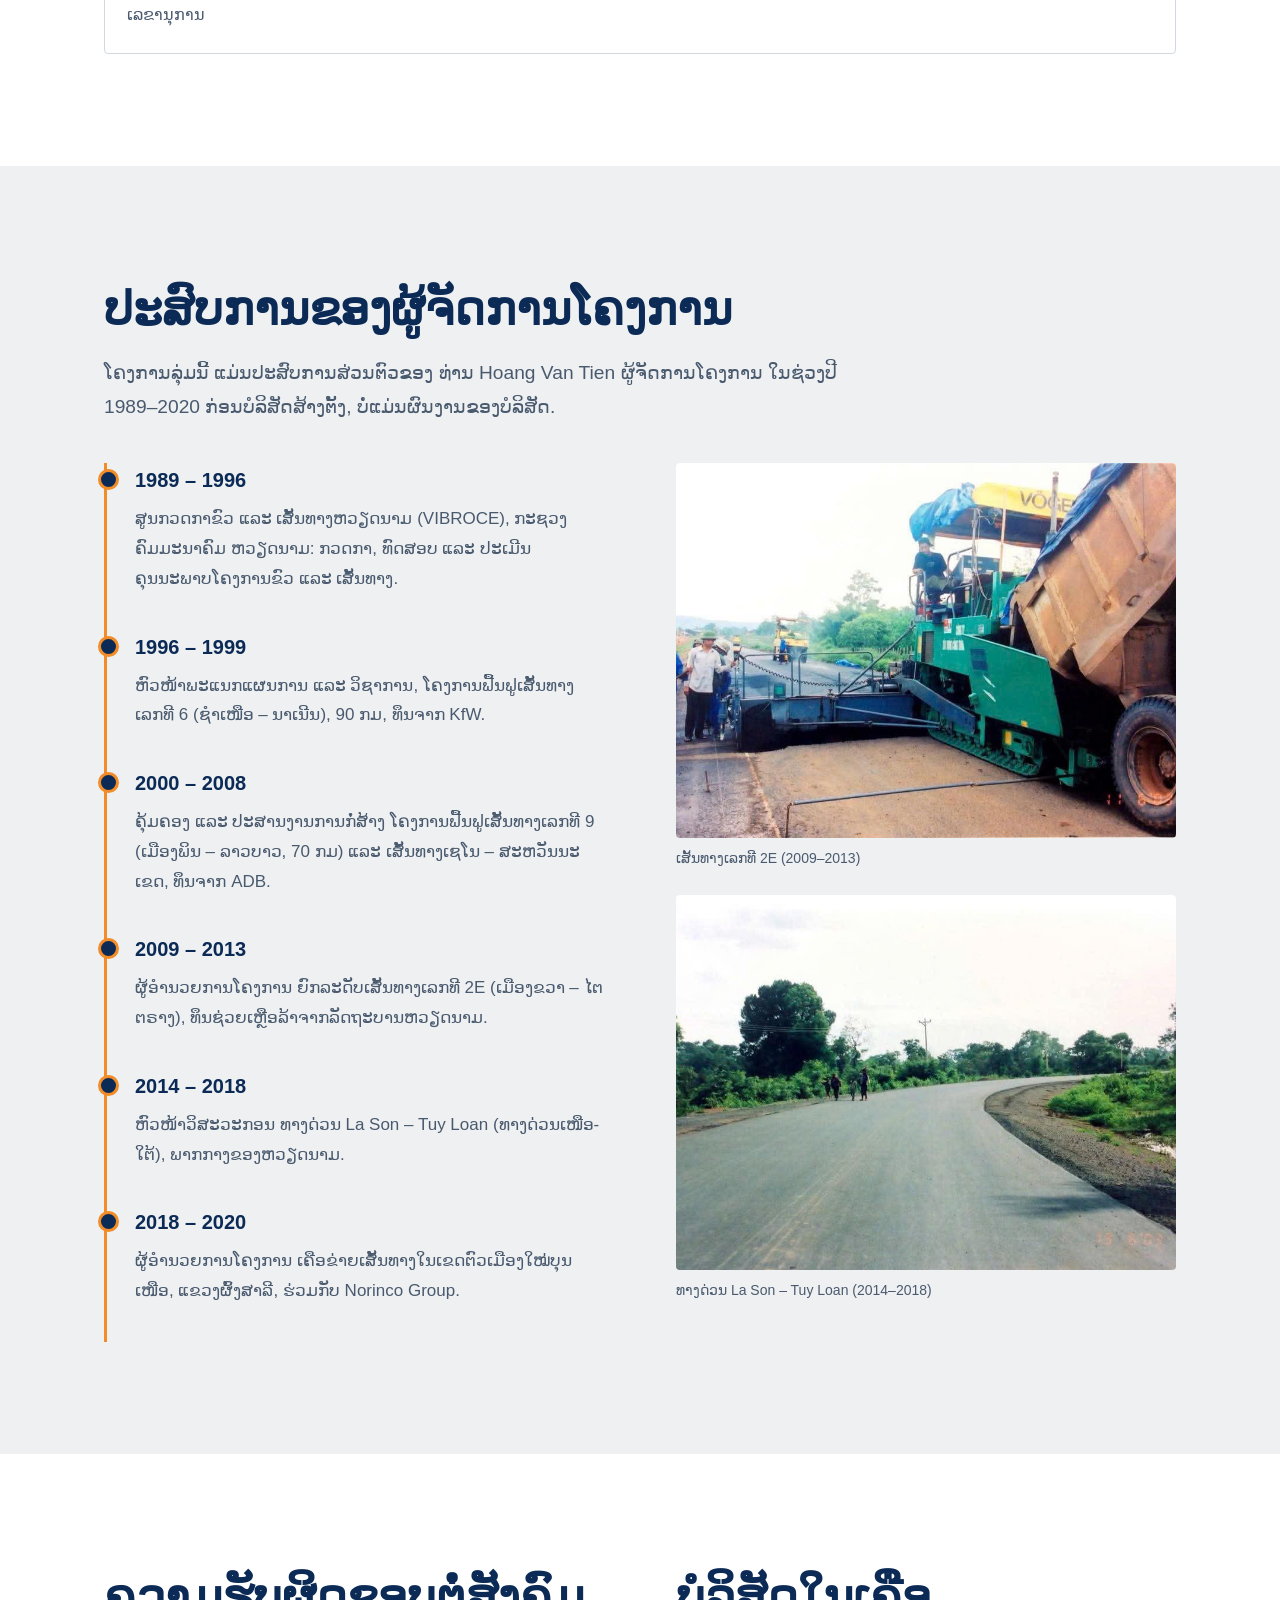
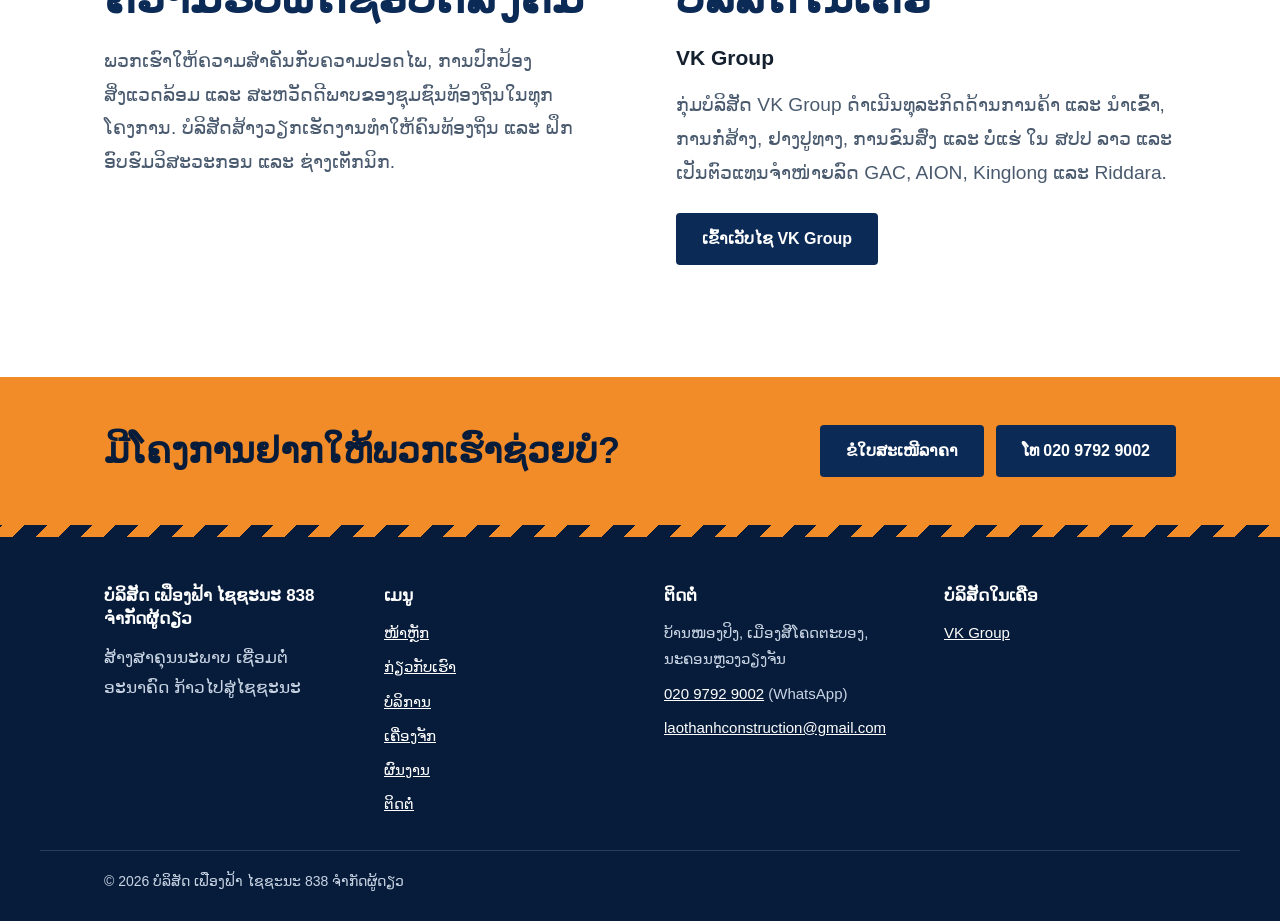
==== commit e90db23c: "Add files via upload" ====
--- a/about.html
+++ b/about.html
@@ -83,24 +83,45 @@
   </div>
 </section>
 
-<!-- ===== ผู้บริหาร ===== -->
+<!-- ===== ผู้บริหารและทีมงาน (เพิ่ม/ลบคน: คัดลอกหรือลบ <article class="card person">) ===== -->
 <section class="section">
   <div class="wrap">
-    <h2 class="lo">ຜູ້ບໍລິຫານ</h2><h2 class="en">Leadership</h2>
-    <div class="grid" style="margin-top: 40px; max-width: 760px">
-      <article class="card person">
-        <div class="placeholder"><span class="lo">ໃສ່ຮູບຜູ້ບໍລິຫານ</span><span class="en">Add photo</span></div>
+    <h2 class="lo">ຄະນະບໍລິຫານ</h2><h2 class="en">Management team</h2>
+    <div class="team" style="margin-top: 40px">
+      <article class="card person">
+        <div class="placeholder"><span class="lo">ໃສ່ຮູບ</span><span class="en">Add photo</span></div>
+        <div class="card-body">
+          <h3 class="lo">ທ່ານ ເຟືອງຟ້າ ໄຊຊະນະ</h3><h3 class="en">Fueangfa Xaysana</h3>
+          <p class="lo">ຜູ້ອຳນວຍການໃຫຍ່ (CEO) ແລະ ຜູ້ກໍ່ຕັ້ງ</p><p class="en">Chief Executive Officer (CEO) and Founder</p>
+          <p class="lo quote-text">“ສ້າງສາຄຸນນະພາບ ເຊື່ອມຕໍ່ອະນາຄົດ ກ້າວໄປສູ່ໄຊຊະນະ”</p><p class="en quote-text">“Building quality, connecting the future, moving toward victory.”</p>
+        </div>
+      </article>
+      <article class="card person">
+        <div class="placeholder"><span class="lo">ໃສ່ຮູບ</span><span class="en">Add photo</span></div>
+        <div class="card-body">
+          <h3 class="lo">ທ່ານ ເບັນຫຼີ້ ແກ່ນມະນີ</h3><h3 class="en">Benly Kenemany</h3>
+          <p class="lo">ຫົວໜ້າຝ່າຍການເງິນ (CFO)</p><p class="en">Chief Financial Officer (CFO)</p>
+        </div>
+      </article>
+      <article class="card person">
+        <div class="placeholder"><span class="lo">ໃສ່ຮູບ</span><span class="en">Add photo</span></div>
         <div class="card-body">
           <h3>Hoang Van Tien</h3>
-          <p class="lo">ຜູ້ອຳນວຍການໃຫຍ່ (CEO)</p><p class="en">Chief Executive Officer (CEO)</p>
-        </div>
-      </article>
-      <article class="card person">
-        <div class="placeholder"><span class="lo">ໃສ່ຮູບຜູ້ບໍລິຫານ</span><span class="en">Add photo</span></div>
-        <div class="card-body">
-          <h3 class="lo">ທ່ານ ເຟືອງຟ້າ ໄຊຊະນະ</h3><h3 class="en">Fueangfa Xaysana</h3>
-          <p class="lo">ຜູ້ກໍ່ຕັ້ງບໍລິສັດ</p><p class="en">Founder</p>
-          <p class="lo quote-text">“ສ້າງສາຄຸນນະພາບ ເຊື່ອມຕໍ່ອະນາຄົດ ກ້າວໄປສູ່ໄຊຊະນະ”</p><p class="en quote-text">“Building quality, connecting the future, moving toward victory.”</p>
+          <p class="lo">ຜູ້ຈັດການໂຄງການ</p><p class="en">Project Manager</p>
+        </div>
+      </article>
+      <article class="card person">
+        <div class="placeholder"><span class="lo">ໃສ່ຮູບ</span><span class="en">Add photo</span></div>
+        <div class="card-body">
+          <h3 class="lo">ທ່ານ ບິ້ງ</h3><h3 class="en">Nguyen Ba Binh</h3>
+          <p class="lo">ຜູ້ຈັດການຝ່າຍວິສະວະກຳ</p><p class="en">Engineering Manager</p>
+        </div>
+      </article>
+      <article class="card person">
+        <div class="placeholder"><span class="lo">ໃສ່ຮູບ</span><span class="en">Add photo</span></div>
+        <div class="card-body">
+          <h3 class="lo">ທ່ານ ສຸດາວອນ ເພັດສຸລິນ</h3><h3 class="en">Soudavone Phetsoulin</h3>
+          <p class="lo">ເລຂານຸການ</p><p class="en">Secretary</p>
         </div>
       </article>
     </div>
@@ -110,8 +131,8 @@
 <!-- ===== ประสบการณ์ผู้บริหาร (ก่อนตั้งบริษัท) ===== -->
 <section class="section grey" id="experience">
   <div class="wrap">
-    <h2 class="lo">ປະສົບການຂອງຜູ້ບໍລິຫານ</h2><h2 class="en">Leadership experience</h2>
-    <p class="lo lead">ໂຄງການລຸ່ມນີ້ ແມ່ນປະສົບການສ່ວນຕົວຂອງ ທ່ານ Hoang Van Tien ໃນຊ່ວງປີ 1989–2020 ກ່ອນບໍລິສັດສ້າງຕັ້ງ, ບໍ່ແມ່ນຜົນງານຂອງບໍລິສັດ.</p><p class="en lead">The projects below are the personal experience of Hoang Van Tien from 1989 to 2020, before the company was founded. They are not company projects.</p>
+    <h2 class="lo">ປະສົບການຂອງຜູ້ຈັດການໂຄງການ</h2><h2 class="en">Our project manager’s experience</h2>
+    <p class="lo lead">ໂຄງການລຸ່ມນີ້ ແມ່ນປະສົບການສ່ວນຕົວຂອງ ທ່ານ Hoang Van Tien ຜູ້ຈັດການໂຄງການ ໃນຊ່ວງປີ 1989–2020 ກ່ອນບໍລິສັດສ້າງຕັ້ງ, ບໍ່ແມ່ນຜົນງານຂອງບໍລິສັດ.</p><p class="en lead">The projects below are the personal experience of our project manager, Hoang Van Tien, from 1989 to 2020, before the company was founded. They are not company projects.</p>
     <div class="two-col" style="margin-top: 40px">
       <ol class="timeline">
         <li><span class="year">1989 – 1996</span><p class="lo">ສູນກວດກາຂົວ ແລະ ເສັ້ນທາງຫວຽດນາມ (VIBROCE), ກະຊວງຄົມມະນາຄົມ ຫວຽດນາມ: ກວດກາ, ທົດສອບ ແລະ ປະເມີນຄຸນນະພາບໂຄງການຂົວ ແລະ ເສັ້ນທາງ.</p><p class="en">Vietnam Bridge and Road Inspection Center (VIBROCE), Ministry of Transport of Vietnam: inspection, testing and quality assessment of bridge and road projects.</p></li>
@@ -179,7 +200,7 @@
     <div>
       <h3><span class="lo">ຕິດຕໍ່</span><span class="en">Contact</span></h3>
       <ul>
-        <li><span class="lo">ບ້ານ [ຊື່ບ້ານ], ເມືອງໄຊເສດຖາ, ນະຄອນຫຼວງວຽງຈັນ</span><span class="en">[Village], Xaysetha District, Vientiane Capital, Laos</span></li>
+        <li><span class="lo">ບ້ານໜອງປິງ, ເມືອງສີໂຄດຕະບອງ, ນະຄອນຫຼວງວຽງຈັນ</span><span class="en">Nongping Village, Sykhottabong District, Vientiane Capital, Laos</span></li>
         <li><a href="tel:+8562097929002">020 9792 9002</a> (WhatsApp)</li>
         <li><a href="mailto:laothanhconstruction@gmail.com">laothanhconstruction@gmail.com</a></li>
       </ul>
--- a/css/style.css
+++ b/css/style.css
@@ -0,0 +1,217 @@
+/* =========================================================
+   Fueangfa Xaysana 838 — style.css
+   ไฟล์นี้คุมหน้าตาทุกหน้า แก้สีได้ที่ :root ด้านล่าง
+   ========================================================= */
+
+:root {
+  --navy: #0B2A55;        /* น้ำเงินเข้ม (สีหลัก) */
+  --navy-dark: #071C3A;   /* น้ำเงินเข้มมาก (หัว/ท้ายเว็บ) */
+  --orange: #F28C28;      /* ส้ม (สีเน้น) */
+  --orange-text: #B4580C; /* ส้มเข้ม ใช้กับตัวหนังสือบนพื้นขาว */
+  --ink: #14202E;         /* ตัวหนังสือหลัก */
+  --muted: #4A5A6E;       /* ตัวหนังสือรอง */
+  --line: #D3D9E0;        /* เส้นขอบ */
+  --concrete: #EEF0F2;    /* พื้นเทาอ่อน */
+  --white: #FFFFFF;
+  --asphalt: #1F242B;     /* สีถนน */
+  --radius: 4px;
+  --max: 1200px;
+  --pad: clamp(20px, 5vw, 64px);
+}
+
+* { box-sizing: border-box; }
+html { scroll-behavior: smooth; }
+@media (prefers-reduced-motion: reduce) { html { scroll-behavior: auto; } }
+
+body {
+  margin: 0;
+  font-family: "Noto Sans Lao", "Overpass", "Phetsarath OT", sans-serif;
+  color: var(--ink);
+  background: var(--white);
+  line-height: 1.75;
+  font-size: 17px;
+}
+body.lang-en { font-family: "Overpass", "Noto Sans Lao", sans-serif; line-height: 1.6; }
+
+img { max-width: 100%; display: block; }
+a { color: var(--navy); }
+a:hover { color: var(--orange-text); }
+:focus-visible { outline: 3px solid var(--orange); outline-offset: 3px; }
+
+/* ---------- สลับภาษา: ข้อความลาวใช้ class="lo" อังกฤษใช้ class="en" ---------- */
+body:not(.lang-en) .en { display: none !important; }
+body.lang-en .lo { display: none !important; }
+
+.wrap { max-width: var(--max); margin: 0 auto; padding-left: var(--pad); padding-right: var(--pad); }
+.section { padding-top: clamp(64px, 9vw, 112px); padding-bottom: clamp(64px, 9vw, 112px); }
+.section.grey { background: var(--concrete); }
+.section.navy { background: var(--navy); color: var(--white); }
+
+h1, h2, h3 { line-height: 1.35; margin: 0; }
+body.lang-en h1, body.lang-en h2 { line-height: 1.12; letter-spacing: -0.01em; }
+h2 { font-size: clamp(28px, 3.6vw, 46px); font-weight: 800; color: var(--navy); }
+.section.navy h2 { color: var(--white); }
+h3 { font-size: 21px; font-weight: 700; }
+p { margin: 0; }
+.lead { font-size: clamp(17px, 1.5vw, 20px); color: var(--muted); max-width: 40em; margin-top: 16px; }
+.section.navy .lead { color: #D2DCEA; }
+.head-row { display: flex; flex-wrap: wrap; justify-content: space-between; align-items: flex-end; gap: 16px 40px; margin-bottom: 40px; }
+
+/* ---------- ปุ่ม ---------- */
+.btn {
+  display: inline-flex; align-items: center; gap: 8px;
+  min-height: 50px; padding: 10px 24px;
+  font-weight: 700; font-size: 16px; text-decoration: none;
+  border-radius: var(--radius); border: 2px solid transparent;
+}
+.btn-orange { background: var(--orange); color: var(--navy-dark); }
+.btn-orange:hover { background: #FFA040; color: var(--navy-dark); }
+.btn-outline { border-color: currentColor; color: var(--white); }
+.btn-outline:hover { color: var(--orange); }
+.btn-navy { background: var(--navy); color: var(--white); }
+.btn-navy:hover { background: var(--navy-dark); color: var(--white); }
+.btn-row { display: flex; flex-wrap: wrap; gap: 12px; margin-top: 32px; }
+
+/* ---------- หัวเว็บ ---------- */
+.site-header { background: var(--white); border-bottom: 1px solid var(--line); position: sticky; top: 0; z-index: 20; }
+.header-inner { display: flex; align-items: center; justify-content: space-between; gap: 16px; min-height: 76px; }
+.brand { display: flex; align-items: center; gap: 12px; text-decoration: none; color: var(--navy); }
+.brand img { width: 56px; height: auto; }
+.brand-name { display: flex; flex-direction: column; line-height: 1.25; }
+.brand-name strong { font-size: 17px; }
+.brand-name small { font-family: "Overpass", sans-serif; font-size: 12px; color: var(--muted); }
+
+.main-nav { display: flex; align-items: center; gap: 4px 20px; }
+.main-nav a { text-decoration: none; color: var(--ink); font-size: 15px; font-weight: 600; padding: 8px 0; border-bottom: 3px solid transparent; }
+.main-nav a:hover { color: var(--navy); border-bottom-color: var(--orange); }
+.main-nav a[aria-current="page"] { color: var(--navy); border-bottom-color: var(--orange); }
+.header-tools { display: flex; align-items: center; gap: 10px; }
+.lang-btn {
+  min-width: 52px; min-height: 44px; padding: 6px 12px;
+  border: 2px solid var(--navy); background: var(--white); color: var(--navy);
+  font: 700 15px "Noto Sans Lao", "Overpass", sans-serif; border-radius: var(--radius); cursor: pointer;
+}
+.lang-btn:hover { background: var(--navy); color: var(--white); }
+.menu-btn { display: none; min-width: 44px; min-height: 44px; border: 0; background: var(--navy); color: var(--white); border-radius: var(--radius); font-size: 20px; cursor: pointer; }
+
+@media (max-width: 960px) {
+  .menu-btn { display: inline-flex; align-items: center; justify-content: center; }
+  .main-nav {
+    display: none; position: absolute; left: 0; right: 0; top: 100%;
+    flex-direction: column; align-items: stretch; gap: 0;
+    background: var(--white); border-bottom: 1px solid var(--line); padding: 8px var(--pad) 16px;
+  }
+  .main-nav.open { display: flex; }
+  .main-nav a { padding: 12px 0; border-bottom: 1px solid var(--concrete); }
+  .header-tools .btn { display: none; }
+}
+
+/* ---------- ส่วนหัวหน้าแรก (รูปใหญ่) ---------- */
+.hero { position: relative; color: var(--white); background: var(--navy-dark); }
+.hero-bg { position: absolute; inset: 0; background-size: cover; background-position: center; }
+.hero-bg::after { content: ""; position: absolute; inset: 0; background: linear-gradient(90deg, rgba(7,28,58,0.94) 0%, rgba(7,28,58,0.78) 55%, rgba(7,28,58,0.45) 100%); }
+.hero-inner { position: relative; padding-top: clamp(72px, 10vw, 136px); padding-bottom: clamp(56px, 7vw, 96px); display: flex; flex-wrap: wrap; gap: 48px; align-items: flex-end; }
+.hero-text { flex: 1 1 520px; min-width: 0; }
+.hero .kicker { color: #D2DCEA; font-size: 16px; margin-bottom: 16px; }
+.hero h1 { font-size: clamp(34px, 5.2vw, 68px); font-weight: 900; max-width: 15em; }
+.hero .lead { color: #E3EAF3; }
+
+/* ตารางตัวเลข (แบบกรอบแบบแปลนวิศวกรรม) */
+.facts { flex: 1 1 300px; max-width: 420px; margin: 0; display: grid; grid-template-columns: repeat(2, minmax(0, 1fr)); border-top: 3px solid var(--orange); border-left: 1px solid rgba(255,255,255,0.25); }
+.facts > div { padding: 14px 16px; border-right: 1px solid rgba(255,255,255,0.25); border-bottom: 1px solid rgba(255,255,255,0.25); }
+.facts dt { font-size: 14px; color: #C8D4E4; }
+.facts dd { margin: 2px 0 0; font-family: "Overpass", sans-serif; font-weight: 800; font-size: 32px; line-height: 1.2; }
+.facts dd small { font-family: "Noto Sans Lao", sans-serif; font-size: 15px; font-weight: 500; }
+
+/* แถบถนน */
+.road { background: var(--asphalt); border-top: 5px solid #E8ECF0; border-bottom: 5px solid #E8ECF0; height: 44px; display: flex; align-items: center; }
+.road::before { content: ""; width: 100%; height: 6px; background: repeating-linear-gradient(90deg, var(--orange) 0 56px, transparent 56px 100px); }
+
+/* ส่วนหัวของหน้าย่อย */
+.page-head { background: var(--navy); color: var(--white); padding: clamp(48px, 7vw, 88px) 0 clamp(36px, 5vw, 56px); }
+.page-head h1 { font-size: clamp(32px, 4.6vw, 58px); font-weight: 900; }
+.page-head .lead { color: #D2DCEA; }
+
+/* ---------- การ์ด ---------- */
+.grid { display: grid; gap: 32px; grid-template-columns: repeat(auto-fit, minmax(230px, 1fr)); }
+.card { background: var(--white); border: 1px solid var(--line); border-radius: var(--radius); overflow: hidden; display: flex; flex-direction: column; }
+.card img { width: 100%; aspect-ratio: 4 / 3; object-fit: cover; }
+.card-body { padding: 20px 22px 24px; display: flex; flex-direction: column; gap: 8px; flex: 1; }
+.card-body p { color: var(--muted); font-size: 16px; }
+.card-link { margin-top: auto; padding-top: 8px; font-weight: 700; color: var(--navy); }
+.meta { font-size: 14px; color: var(--orange-text); font-weight: 700; }
+.tag { display: inline-block; font-size: 13px; font-weight: 700; padding: 2px 10px; border-radius: 99px; background: #FFE8D1; color: #7A3A05; width: fit-content; }
+.placeholder { aspect-ratio: 4 / 3; background: var(--concrete); border: 2px dashed #9AA8B8; display: flex; align-items: center; justify-content: center; color: var(--muted); font-size: 15px; text-align: center; padding: 12px; }
+
+/* รายการมีขีดส้ม */
+.ticks { list-style: none; margin: 0; padding: 0; display: flex; flex-direction: column; gap: 20px; }
+.ticks li { display: flex; gap: 16px; align-items: flex-start; }
+.ticks li::before { content: ""; flex: 0 0 28px; height: 6px; margin-top: 13px; background: var(--orange); }
+.ticks h3 { font-size: 19px; }
+.ticks p { color: var(--muted); font-size: 16px; margin-top: 4px; }
+.section.navy .ticks p { color: #D2DCEA; }
+
+.two-col { display: flex; flex-wrap: wrap; gap: 48px 72px; align-items: flex-start; }
+.two-col > * { flex: 1 1 400px; min-width: 0; }
+.photo { width: 100%; border-radius: var(--radius); object-fit: cover; aspect-ratio: 4 / 3; }
+
+/* ---------- เครื่องจักร ---------- */
+.fleet-total { font-family: "Overpass", sans-serif; font-weight: 900; font-size: clamp(56px, 8vw, 96px); line-height: 1; color: var(--orange); }
+.fleet-group { border-top: 3px solid var(--navy); padding-top: 20px; }
+.fleet-group .count { font-family: "Overpass", sans-serif; font-weight: 900; font-size: 44px; line-height: 1; color: var(--orange-text); }
+.fleet-group ul { margin: 12px 0 0; padding-left: 20px; color: var(--muted); font-size: 16px; }
+
+/* ---------- ไทม์ไลน์ประสบการณ์ ---------- */
+.timeline { list-style: none; margin: 0; padding: 0; border-left: 3px solid var(--orange); }
+.timeline li { position: relative; padding: 0 0 36px 28px; }
+.timeline li::before { content: ""; position: absolute; left: -9px; top: 6px; width: 15px; height: 15px; background: var(--navy); border: 3px solid var(--orange); border-radius: 50%; }
+.timeline .year { font-family: "Overpass", sans-serif; font-weight: 800; font-size: 20px; color: var(--navy); }
+.timeline p { color: var(--muted); margin-top: 6px; }
+
+/* ---------- ฟอร์ม ---------- */
+.form { background: var(--white); border-top: 6px solid var(--orange); padding: clamp(24px, 3vw, 40px); display: flex; flex-direction: column; gap: 18px; border-radius: var(--radius); }
+.form-grid { display: grid; grid-template-columns: repeat(auto-fit, minmax(220px, 1fr)); gap: 18px; }
+.field { display: flex; flex-direction: column; gap: 6px; }
+.field label { font-size: 15px; font-weight: 700; }
+.field input, .field select, .field textarea {
+  min-height: 48px; padding: 10px 14px; border: 2px solid #B8C3CF; border-radius: var(--radius);
+  font: inherit; font-size: 16px; color: var(--ink); background: var(--white);
+}
+.field textarea { min-height: 130px; resize: vertical; }
+.contact-list { list-style: none; margin: 28px 0 0; padding: 0; display: flex; flex-direction: column; gap: 18px; }
+.contact-list li { display: flex; gap: 14px; align-items: flex-start; }
+.contact-list svg { flex: none; margin-top: 4px; }
+.contact-list small { display: block; color: var(--muted); font-size: 14px; }
+.contact-list a, .contact-list span { font-weight: 700; }
+
+/* ---------- แถบชวนติดต่อ ---------- */
+.cta { background: var(--orange); color: var(--navy-dark); }
+.cta .wrap { display: flex; flex-wrap: wrap; justify-content: space-between; align-items: center; gap: 20px 40px; padding-top: 48px; padding-bottom: 48px; }
+.cta h2 { color: var(--navy-dark); font-size: clamp(24px, 3vw, 36px); }
+
+/* ---------- ท้ายเว็บ ---------- */
+.site-footer { background: var(--navy-dark); color: #C8D4E4; }
+.site-footer::before { content: ""; display: block; height: 12px; background: repeating-linear-gradient(-45deg, var(--orange) 0 16px, var(--navy-dark) 16px 32px); }
+.footer-grid { display: grid; gap: 32px 48px; grid-template-columns: repeat(auto-fit, minmax(200px, 1fr)); padding-top: 48px; padding-bottom: 32px; }
+.site-footer h3 { color: var(--white); font-size: 17px; margin-bottom: 12px; }
+.site-footer a { color: var(--white); }
+.site-footer a:hover { color: var(--orange); }
+.site-footer ul { list-style: none; margin: 0; padding: 0; display: flex; flex-direction: column; gap: 8px; font-size: 15px; }
+.footer-bottom { border-top: 1px solid rgba(255,255,255,0.15); padding-top: 18px; padding-bottom: 28px; font-size: 14px; }
+
+/* ---------- เพิ่มเติม ---------- */
+.cta .btn-row { margin-top: 0; }
+.tiles { list-style: none; margin: 0; padding: 0; display: flex; flex-wrap: wrap; gap: 12px; }
+.tiles li { background: var(--white); border: 1px solid var(--line); border-radius: var(--radius); padding: 14px 22px; font-weight: 700; }
+.figure { margin: 0; }
+.figure figcaption { font-size: 14px; color: var(--muted); margin-top: 8px; }
+.stack { display: flex; flex-direction: column; gap: 24px; }
+.service-block + .service-block { margin-top: clamp(56px, 7vw, 96px); }
+.service-block .ticks { margin-top: 24px; gap: 12px; }
+.service-block .ticks li::before { margin-top: 13px; }
+.service-block .btn { margin-top: 28px; }
+.vision { font-size: clamp(20px, 2vw, 24px); font-weight: 700; color: var(--navy); margin-top: 16px; }
+.person .placeholder { aspect-ratio: 1 / 1; }
+.quote-text { font-weight: 700; color: var(--navy); }
+.note { font-size: 15px; color: var(--muted); margin-top: 24px; }
+.map-box { margin-top: 28px; height: 240px; }
--- a/css/animations.css
+++ b/css/animations.css
@@ -0,0 +1,90 @@
+/* =========================================================
+   animations.css — ลูกเล่นและแอนิเมชันทั้งหมด
+   อยากปิดลูกเล่นไหน ลบหรือใส่ /* */ ครอบส่วนนั้น
+   ========================================================= */
+
+/* ---------- 1) ข้อความหน้าแรกค่อยๆ ขึ้นมาตอนเปิดเว็บ ---------- */
+.hero-text > * { animation: hero-in 0.9s ease both; }
+.hero-text > *:nth-child(2) { animation-delay: 0.12s; }
+.hero-text > *:nth-child(3) { animation-delay: 0.24s; }
+.hero-text > *:nth-child(4) { animation-delay: 0.36s; }
+.hero-text > *:nth-child(5) { animation-delay: 0.48s; }
+.hero-text > *:nth-child(6) { animation-delay: 0.6s; }
+.facts { animation: hero-in 0.9s 0.5s ease both; }
+@keyframes hero-in { from { opacity: 0; transform: translateY(24px); } to { opacity: 1; transform: none; } }
+
+/* ---------- 2) สไลด์รูปหน้าแรก (ซูมช้าๆ แล้วเปลี่ยนรูป) ---------- */
+.hero-slides { overflow: hidden; }
+.hero-slides .slide { position: absolute; inset: 0; background-size: cover; background-position: center; opacity: 0; transition: opacity 1.4s ease; }
+.hero-slides .slide.active { opacity: 1; animation: ken-burns 8s ease-out both; }
+@keyframes ken-burns { from { transform: scale(1.14); } to { transform: scale(1); } }
+.slide-dots { position: absolute; right: var(--pad); bottom: 16px; z-index: 2; display: flex; gap: 6px; }
+.slide-dots button { width: 40px; height: 28px; padding: 0; border: 0; background: transparent; cursor: pointer; display: flex; align-items: center; }
+.slide-dots button::before { content: ""; width: 100%; height: 5px; background: rgba(255,255,255,0.45); transition: background 0.3s; }
+.slide-dots button.active::before { background: var(--orange); }
+
+/* ---------- 3) ปรากฏตอนเลื่อนลงมาถึง ---------- */
+.reveal { opacity: 0; transform: translateY(30px); transition: opacity 0.7s ease, transform 0.7s ease; }
+.reveal.is-visible { opacity: 1; transform: none; }
+
+/* ---------- 4) หัวเว็บหดลงและมีเงาตอนเลื่อน ---------- */
+.site-header { transition: box-shadow 0.3s ease; }
+.header-inner { transition: min-height 0.3s ease; }
+.brand img { transition: width 0.3s ease; }
+.site-header.scrolled { box-shadow: 0 6px 24px rgba(7, 28, 58, 0.14); }
+.site-header.scrolled .header-inner { min-height: 62px; }
+.site-header.scrolled .brand img { width: 46px; }
+
+/* ---------- 5) เส้นกลางถนนวิ่ง ---------- */
+.road::before {
+  background: linear-gradient(90deg, var(--orange) 0 56px, transparent 56px 100px) 0 0 / 100px 6px repeat-x;
+  animation: road-move 1.6s linear infinite;
+}
+@keyframes road-move { to { background-position: -100px 0; } }
+
+/* ---------- 6) การ์ดลอยขึ้นและรูปซูมตอนชี้เมาส์ ---------- */
+.card { transition: transform 0.3s ease, box-shadow 0.3s ease; }
+.card:hover { transform: translateY(-6px); box-shadow: 0 16px 32px rgba(11, 42, 85, 0.16); }
+.card img { transition: transform 0.6s ease; }
+.card:hover img { transform: scale(1.06); }
+.btn { transition: background 0.2s ease, color 0.2s ease, transform 0.2s ease; }
+.btn:hover { transform: translateY(-2px); }
+
+/* ---------- 7) กดรูปเพื่อดูรูปใหญ่ ---------- */
+.zoomable { cursor: zoom-in; }
+.lightbox { position: fixed; inset: 0; z-index: 100; display: none; align-items: center; justify-content: center; flex-direction: column; gap: 12px; padding: 24px; background: rgba(7, 28, 58, 0.94); }
+.lightbox.open { display: flex; animation: fade-in 0.25s ease; }
+.lightbox img { max-width: min(1200px, 100%); max-height: 80vh; border-radius: var(--radius); object-fit: contain; }
+.lightbox p { color: #E3EAF3; font-size: 16px; text-align: center; }
+.lightbox-close { position: absolute; top: 16px; right: 16px; width: 48px; height: 48px; border: 2px solid var(--white); background: transparent; color: var(--white); font-size: 26px; border-radius: 50%; cursor: pointer; }
+@keyframes fade-in { from { opacity: 0; } to { opacity: 1; } }
+
+/* ---------- 8) ปุ่มลอย โทร / WhatsApp / กลับขึ้นบน ---------- */
+.float-contact { position: fixed; right: 16px; bottom: 16px; z-index: 50; display: flex; flex-direction: column; align-items: center; gap: 10px; }
+.float-contact a, .float-contact button { width: 52px; height: 52px; border-radius: 50%; border: 0; display: flex; align-items: center; justify-content: center; box-shadow: 0 6px 18px rgba(7, 28, 58, 0.3); cursor: pointer; }
+.fc-phone { background: var(--orange); animation: pulse 2.2s ease-out infinite; }
+.fc-wa { background: #1FA855; }
+.to-top { background: var(--navy); opacity: 0; pointer-events: none; transform: translateY(10px); transition: opacity 0.3s, transform 0.3s; }
+.to-top.show { opacity: 1; pointer-events: auto; transform: none; }
+@keyframes pulse {
+  0% { box-shadow: 0 0 0 0 rgba(242, 140, 40, 0.6); }
+  70% { box-shadow: 0 0 0 16px rgba(242, 140, 40, 0); }
+  100% { box-shadow: 0 0 0 0 rgba(242, 140, 40, 0); }
+}
+
+/* ---------- 9) แถบชื่อลูกค้าเลื่อนอัตโนมัติ ---------- */
+.marquee { overflow: hidden; -webkit-mask-image: linear-gradient(90deg, transparent, #000 6%, #000 94%, transparent); mask-image: linear-gradient(90deg, transparent, #000 6%, #000 94%, transparent); }
+.marquee-track { flex-wrap: nowrap; width: max-content; animation: marquee 32s linear infinite; }
+.marquee-track li { white-space: nowrap; }
+.marquee:hover .marquee-track { animation-play-state: paused; }
+@keyframes marquee { to { transform: translateX(-50%); } }
+
+/* ---------- ปิดการเคลื่อนไหว ถ้าผู้ใช้ตั้งค่าเครื่องให้ลดการเคลื่อนไหว ---------- */
+@media (prefers-reduced-motion: reduce) {
+  .hero-text > *, .facts, .hero-slides .slide.active, .road::before, .fc-phone, .lightbox.open { animation: none; }
+  .reveal { opacity: 1; transform: none; transition: none; }
+  .card, .card img, .btn { transition: none; }
+  .card:hover, .card:hover img, .btn:hover { transform: none; }
+  .marquee { -webkit-mask-image: none; mask-image: none; }
+  .marquee-track { animation: none; flex-wrap: wrap; width: auto; }
+}
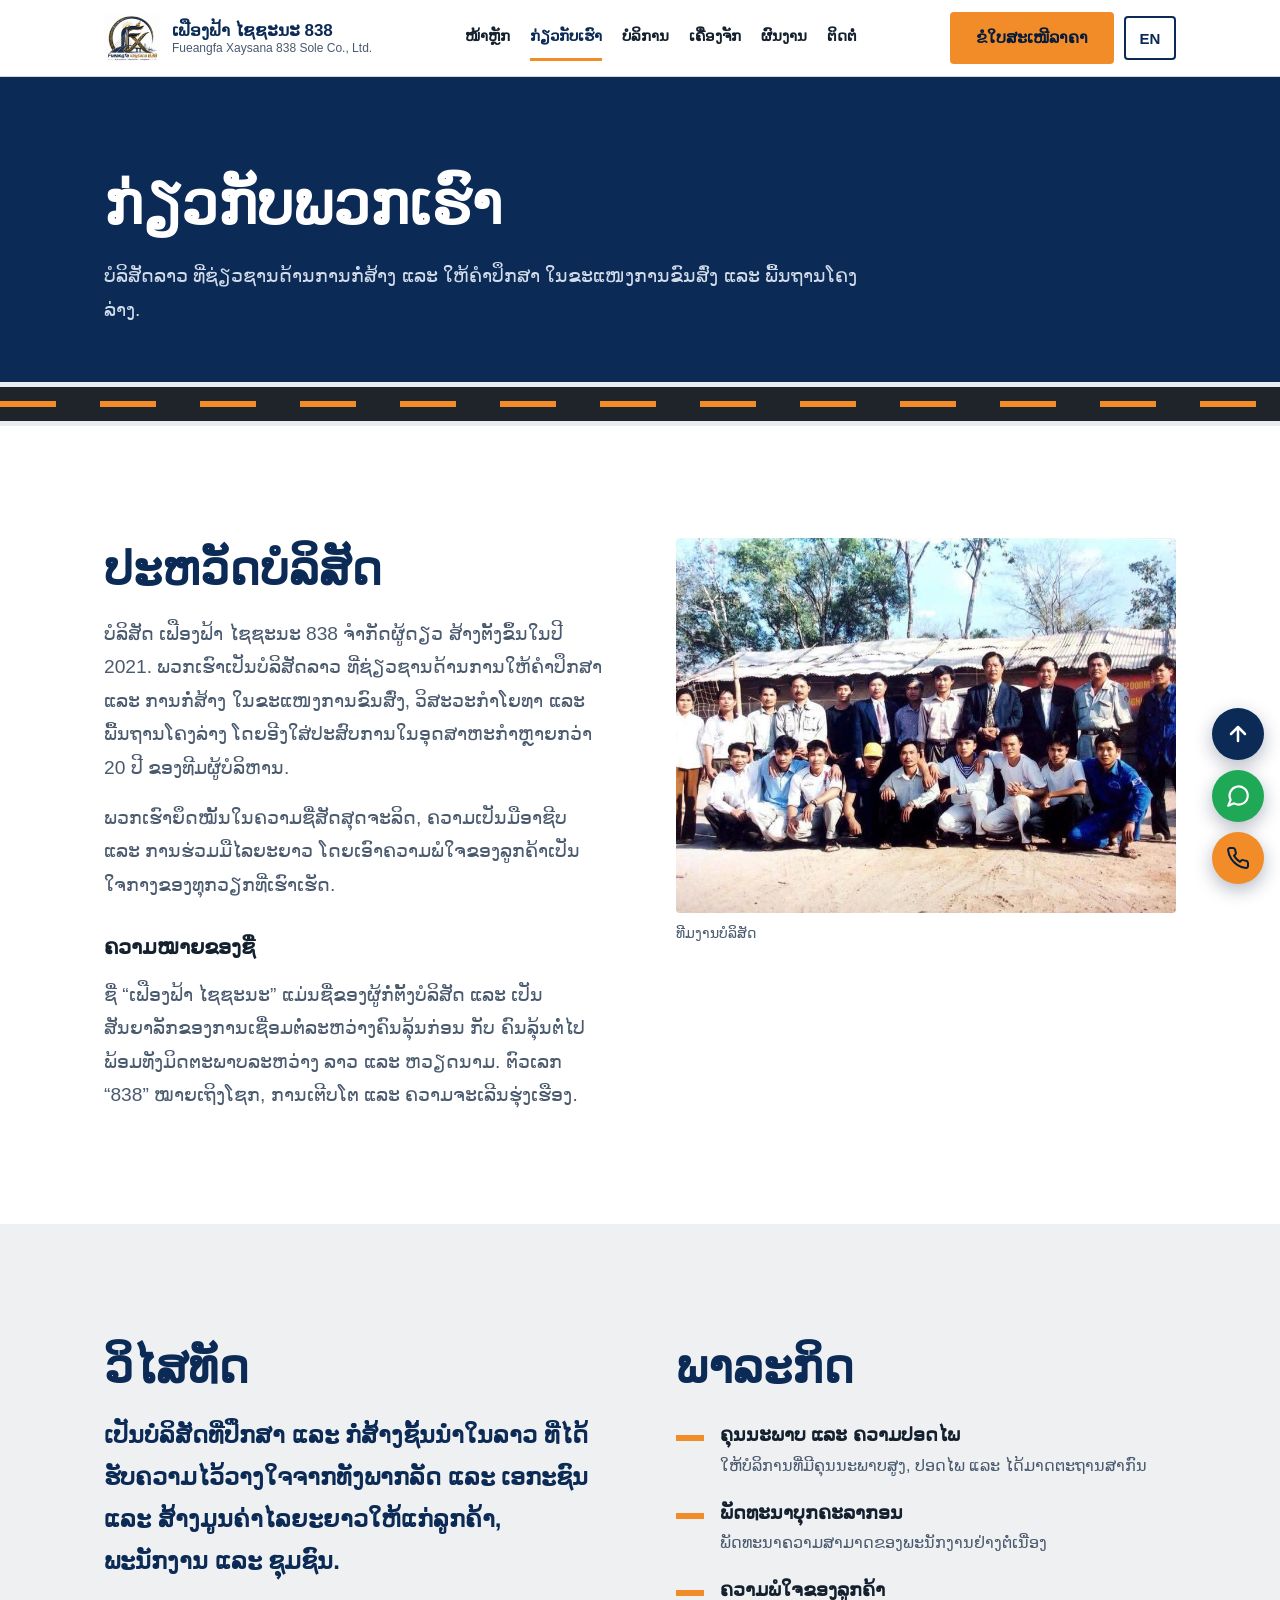
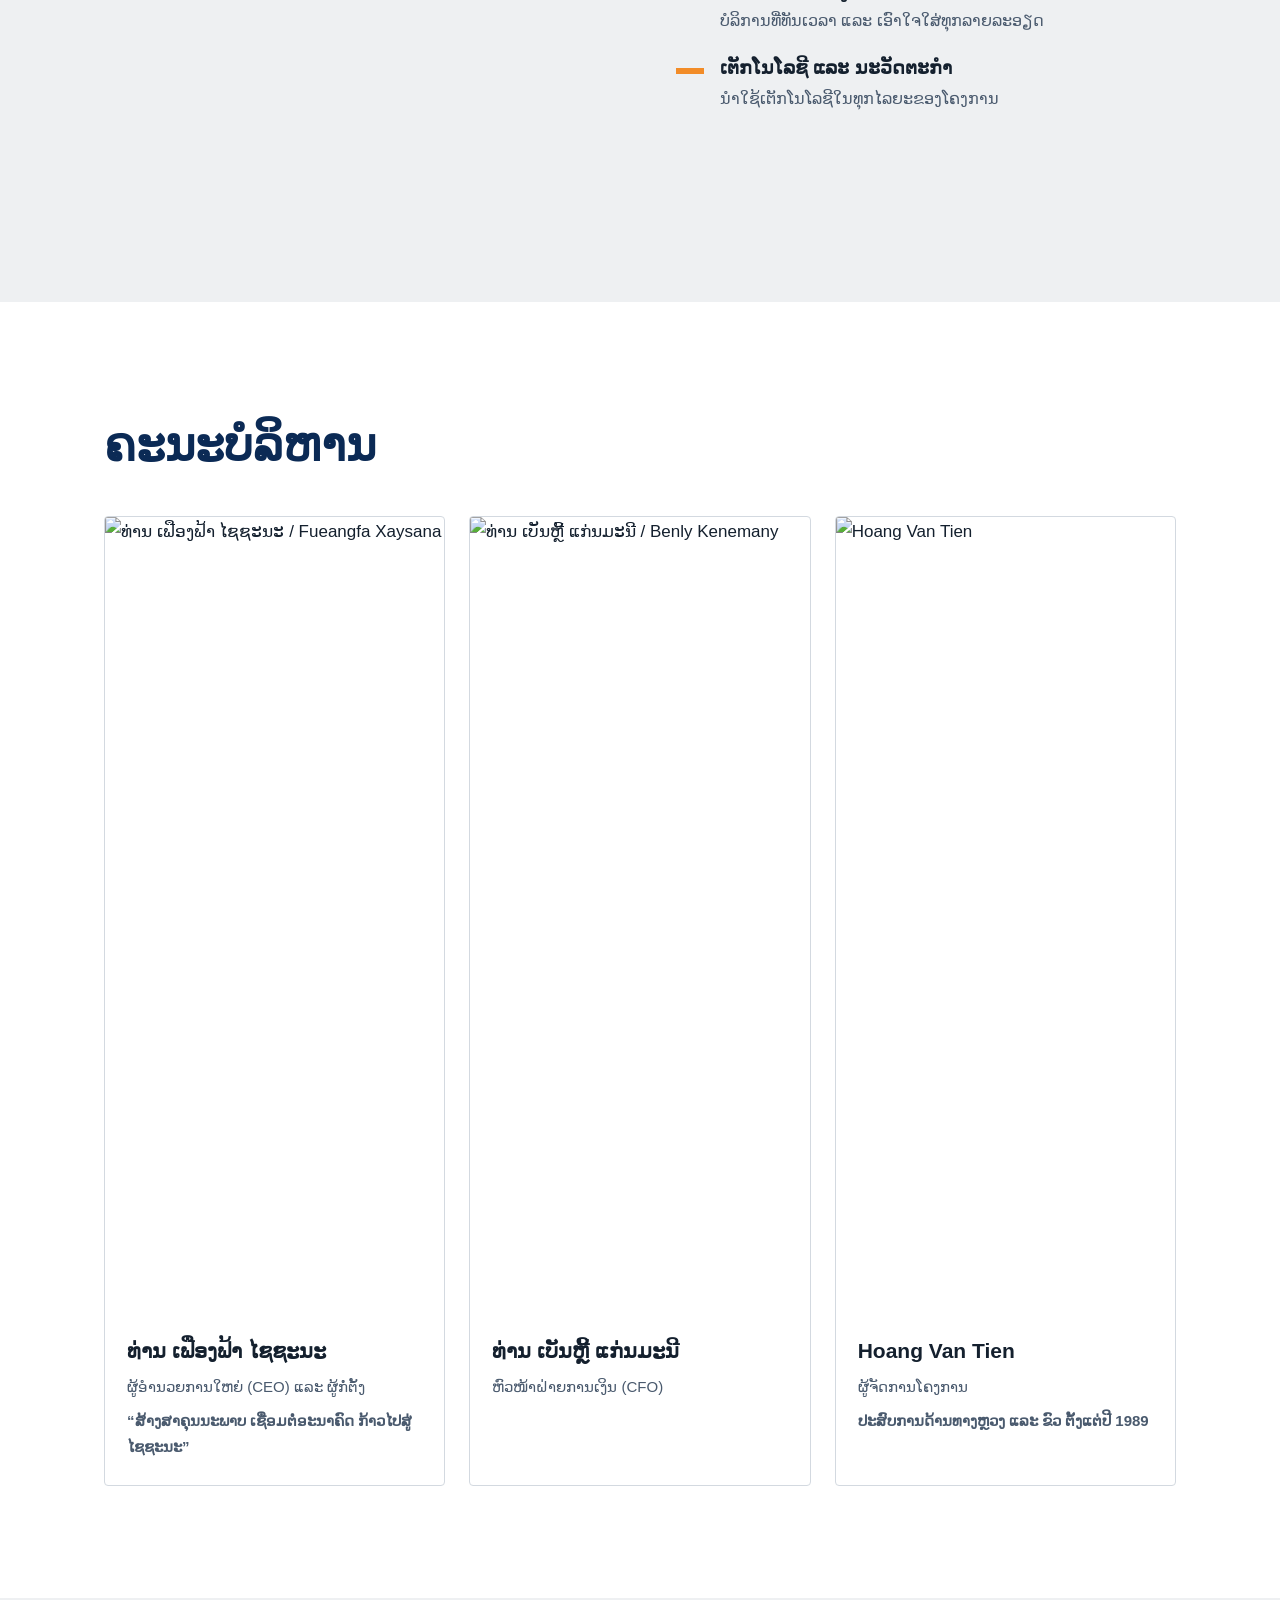
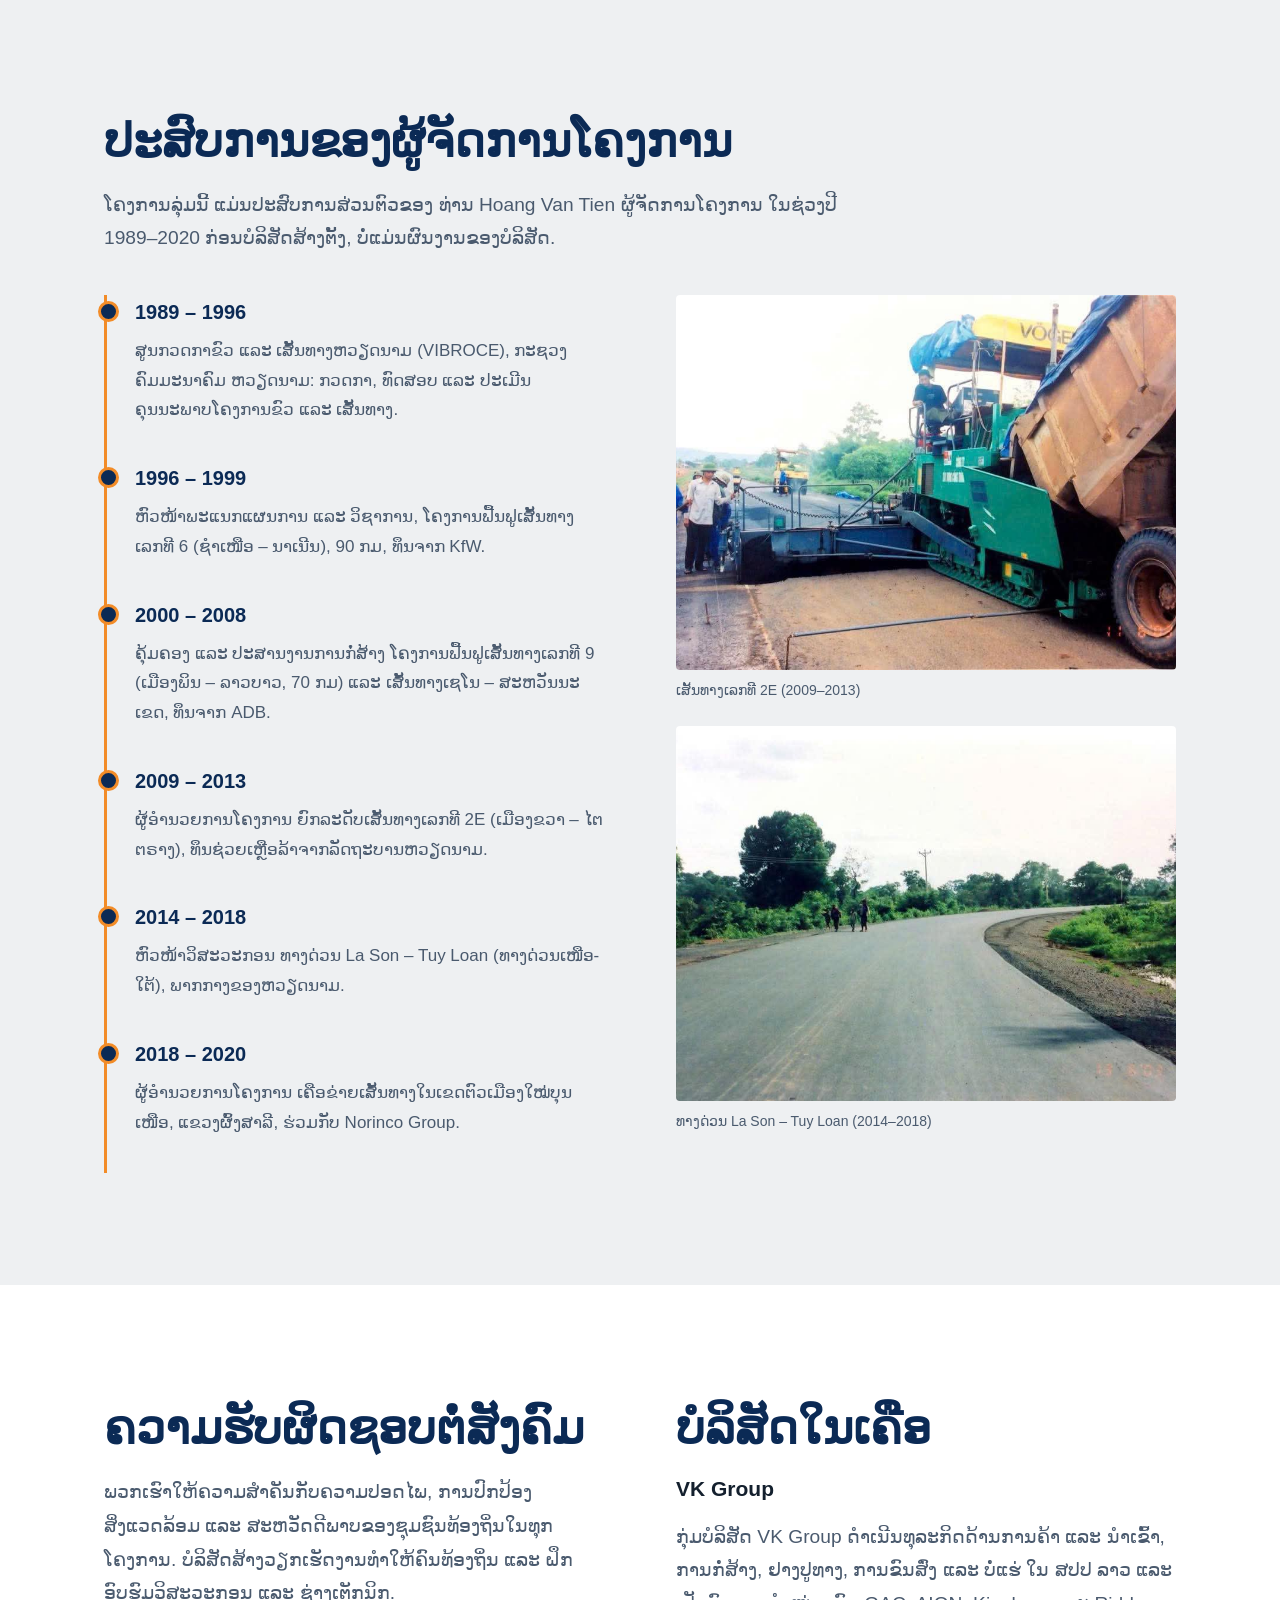
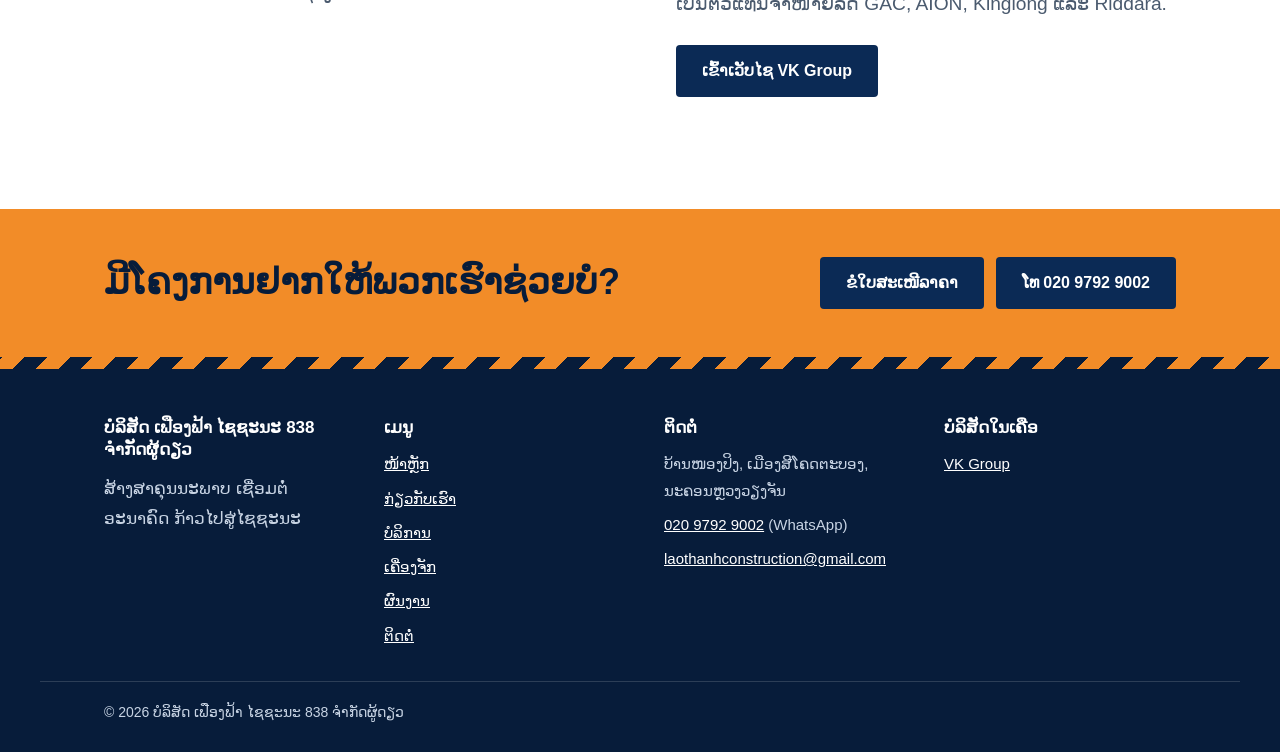
==== commit e67f7345: "Add files via upload" ====
--- a/about.html
+++ b/about.html
@@ -9,8 +9,8 @@
 <link rel="preconnect" href="https://fonts.googleapis.com">
 <link rel="preconnect" href="https://fonts.gstatic.com" crossorigin>
 <link rel="stylesheet" href="https://fonts.googleapis.com/css2?family=Noto+Sans+Lao:wght@400;500;700;800;900&amp;family=Overpass:wght@400;600;700;800;900&amp;display=swap">
-<link rel="stylesheet" href="css/style.css">
-<link rel="stylesheet" href="css/animations.css">
+<link rel="stylesheet" href="css/style.css?v=20261031">
+<link rel="stylesheet" href="css/animations.css?v=20261031">
 </head>
 <body>
 <!-- ===== หัวเว็บ (เหมือนกันทุกหน้า) ===== -->
@@ -83,13 +83,13 @@
   </div>
 </section>
 
-<!-- ===== ผู้บริหารและทีมงาน (เพิ่ม/ลบคน: คัดลอกหรือลบ <article class="card person">) ===== -->
+<!-- ===== ผู้บริหาร (เพิ่ม/ลบคน: คัดลอกหรือลบ <article class="card person">, รูปอยู่ใน images/team/ ขนาด 4:5) ===== -->
 <section class="section">
   <div class="wrap">
     <h2 class="lo">ຄະນະບໍລິຫານ</h2><h2 class="en">Management team</h2>
     <div class="team" style="margin-top: 40px">
       <article class="card person">
-        <div class="placeholder"><span class="lo">ໃສ່ຮູບ</span><span class="en">Add photo</span></div>
+        <img class="person-photo" src="images/team/ceo-fueangfa.jpg" alt="ທ່ານ ເຟືອງຟ້າ ໄຊຊະນະ / Fueangfa Xaysana" width="640" height="800" loading="lazy">
         <div class="card-body">
           <h3 class="lo">ທ່ານ ເຟືອງຟ້າ ໄຊຊະນະ</h3><h3 class="en">Fueangfa Xaysana</h3>
           <p class="lo">ຜູ້ອຳນວຍການໃຫຍ່ (CEO) ແລະ ຜູ້ກໍ່ຕັ້ງ</p><p class="en">Chief Executive Officer (CEO) and Founder</p>
@@ -97,31 +97,18 @@
         </div>
       </article>
       <article class="card person">
-        <div class="placeholder"><span class="lo">ໃສ່ຮູບ</span><span class="en">Add photo</span></div>
+        <img class="person-photo" src="images/team/cfo-benly.jpg" alt="ທ່ານ ເບັນຫຼີ້ ແກ່ນມະນີ / Benly Kenemany" width="640" height="800" loading="lazy">
         <div class="card-body">
           <h3 class="lo">ທ່ານ ເບັນຫຼີ້ ແກ່ນມະນີ</h3><h3 class="en">Benly Kenemany</h3>
           <p class="lo">ຫົວໜ້າຝ່າຍການເງິນ (CFO)</p><p class="en">Chief Financial Officer (CFO)</p>
         </div>
       </article>
       <article class="card person">
-        <div class="placeholder"><span class="lo">ໃສ່ຮູບ</span><span class="en">Add photo</span></div>
+        <img class="person-photo" src="images/team/pm-hoang-van-tien.jpg" alt="Hoang Van Tien" width="640" height="800" loading="lazy">
         <div class="card-body">
           <h3>Hoang Van Tien</h3>
           <p class="lo">ຜູ້ຈັດການໂຄງການ</p><p class="en">Project Manager</p>
-        </div>
-      </article>
-      <article class="card person">
-        <div class="placeholder"><span class="lo">ໃສ່ຮູບ</span><span class="en">Add photo</span></div>
-        <div class="card-body">
-          <h3 class="lo">ທ່ານ ບິ້ງ</h3><h3 class="en">Nguyen Ba Binh</h3>
-          <p class="lo">ຜູ້ຈັດການຝ່າຍວິສະວະກຳ</p><p class="en">Engineering Manager</p>
-        </div>
-      </article>
-      <article class="card person">
-        <div class="placeholder"><span class="lo">ໃສ່ຮູບ</span><span class="en">Add photo</span></div>
-        <div class="card-body">
-          <h3 class="lo">ທ່ານ ສຸດາວອນ ເພັດສຸລິນ</h3><h3 class="en">Soudavone Phetsoulin</h3>
-          <p class="lo">ເລຂານຸການ</p><p class="en">Secretary</p>
+          <p class="lo quote-text">ປະສົບການດ້ານທາງຫຼວງ ແລະ ຂົວ ຕັ້ງແຕ່ປີ 1989</p><p class="en quote-text">Highway and bridge experience since 1989</p>
         </div>
       </article>
     </div>
@@ -222,7 +209,7 @@
   <a class="fc-phone" href="tel:+8562097929002" aria-label="ໂທ / Call 020 9792 9002"><svg viewBox="0 0 24 24" width="24" height="24" fill="none" stroke="#071C3A" stroke-width="2" stroke-linecap="round" stroke-linejoin="round" aria-hidden="true"><path d="M22 16.9v3a2 2 0 0 1-2.2 2 19.8 19.8 0 0 1-8.6-3.1 19.5 19.5 0 0 1-6-6A19.8 19.8 0 0 1 2.1 4.2 2 2 0 0 1 4.1 2h3a2 2 0 0 1 2 1.7c.1.9.4 1.8.7 2.7a2 2 0 0 1-.5 2.1L8 9.8a16 16 0 0 0 6 6l1.3-1.3a2 2 0 0 1 2.1-.4c.9.3 1.8.6 2.7.7a2 2 0 0 1 1.7 2z"/></svg></a>
 </div>
 
-<script src="js/main.js"></script>
-<script src="js/animations.js"></script>
+<script src="js/main.js?v=20261031"></script>
+<script src="js/animations.js?v=20261031"></script>
 </body>
 </html>
--- a/css/style.css
+++ b/css/style.css
@@ -215,3 +215,7 @@
 .quote-text { font-weight: 700; color: var(--navy); }
 .note { font-size: 15px; color: var(--muted); margin-top: 24px; }
 .map-box { margin-top: 28px; height: 240px; }
+.team { display: grid; gap: 24px; grid-template-columns: repeat(auto-fit, minmax(190px, 1fr)); }
+.team .card-body p { font-size: 15px; }
+/* หัวข้อหน้าแรก: ภาษาลาวขึ้นบรรทัดละวลี ไม่ตัดกลางคำ */
+.hero h1 .line { display: block; white-space: nowrap; }
